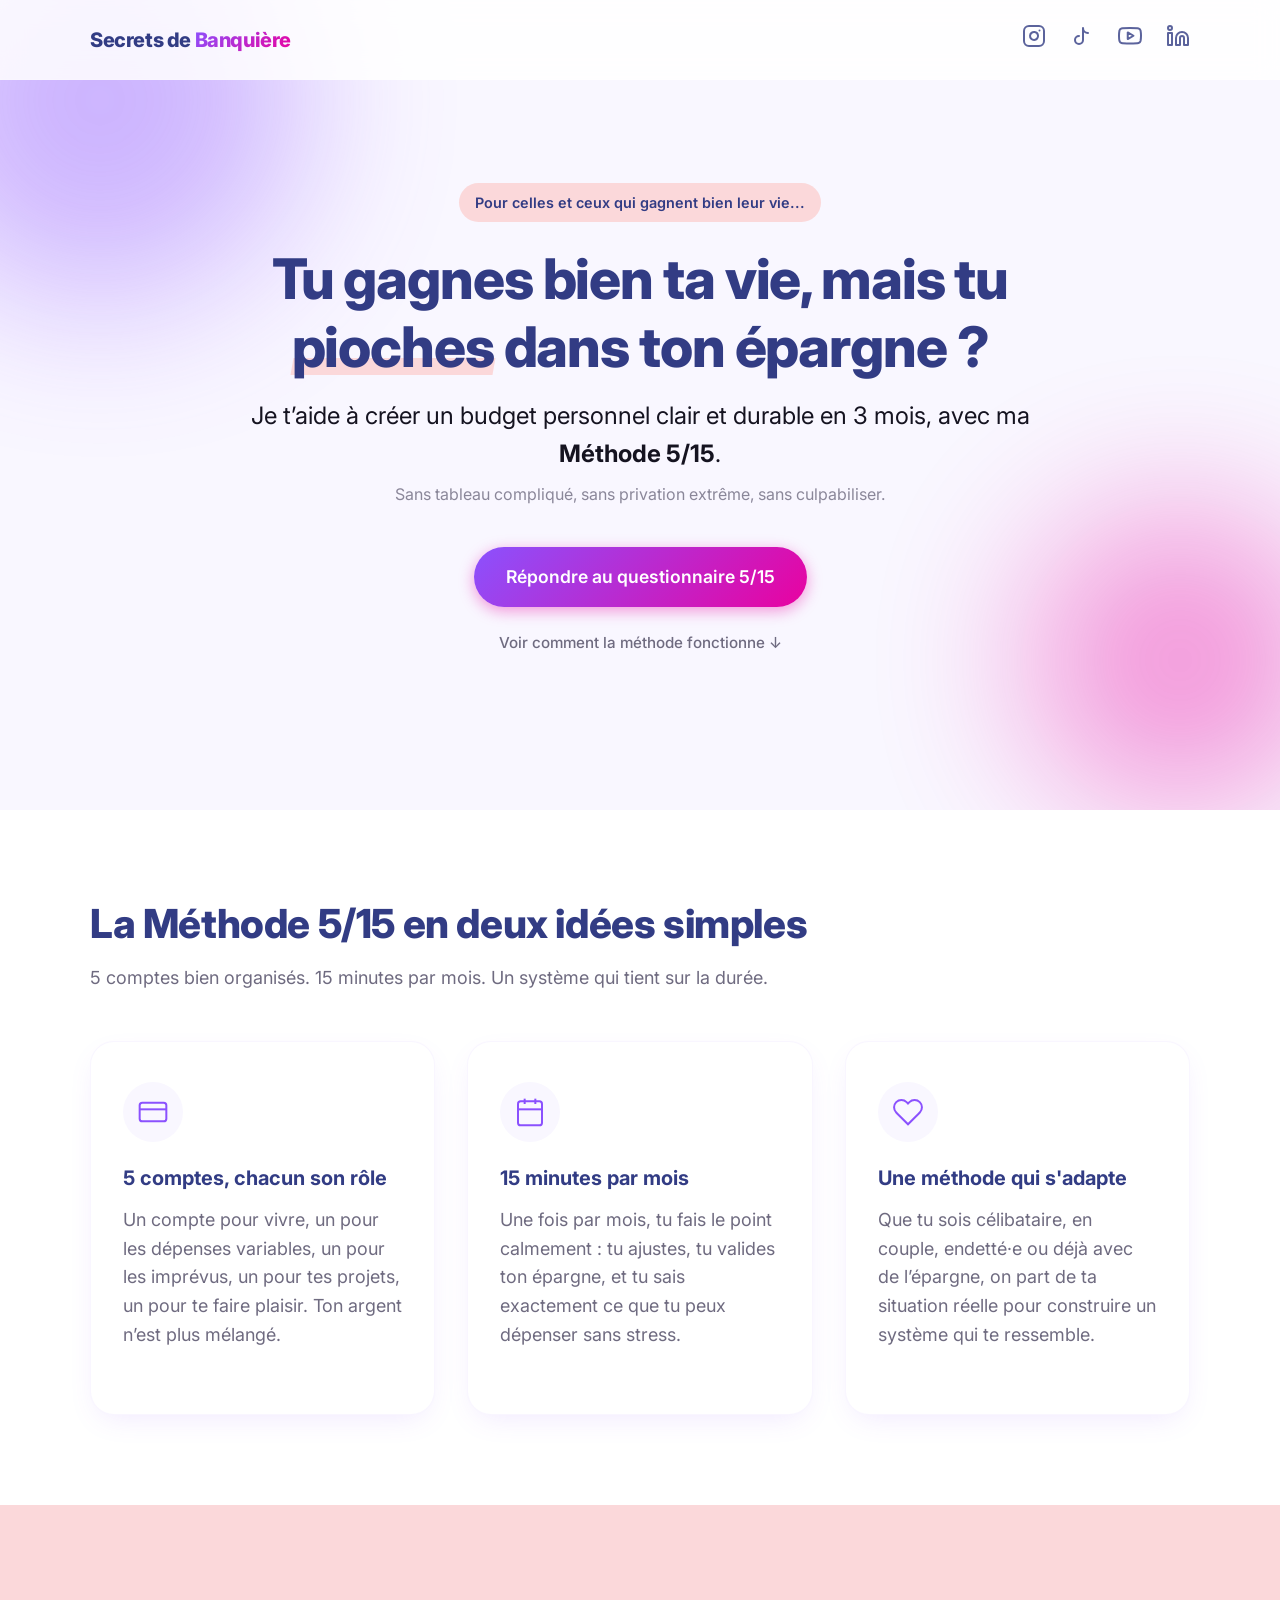
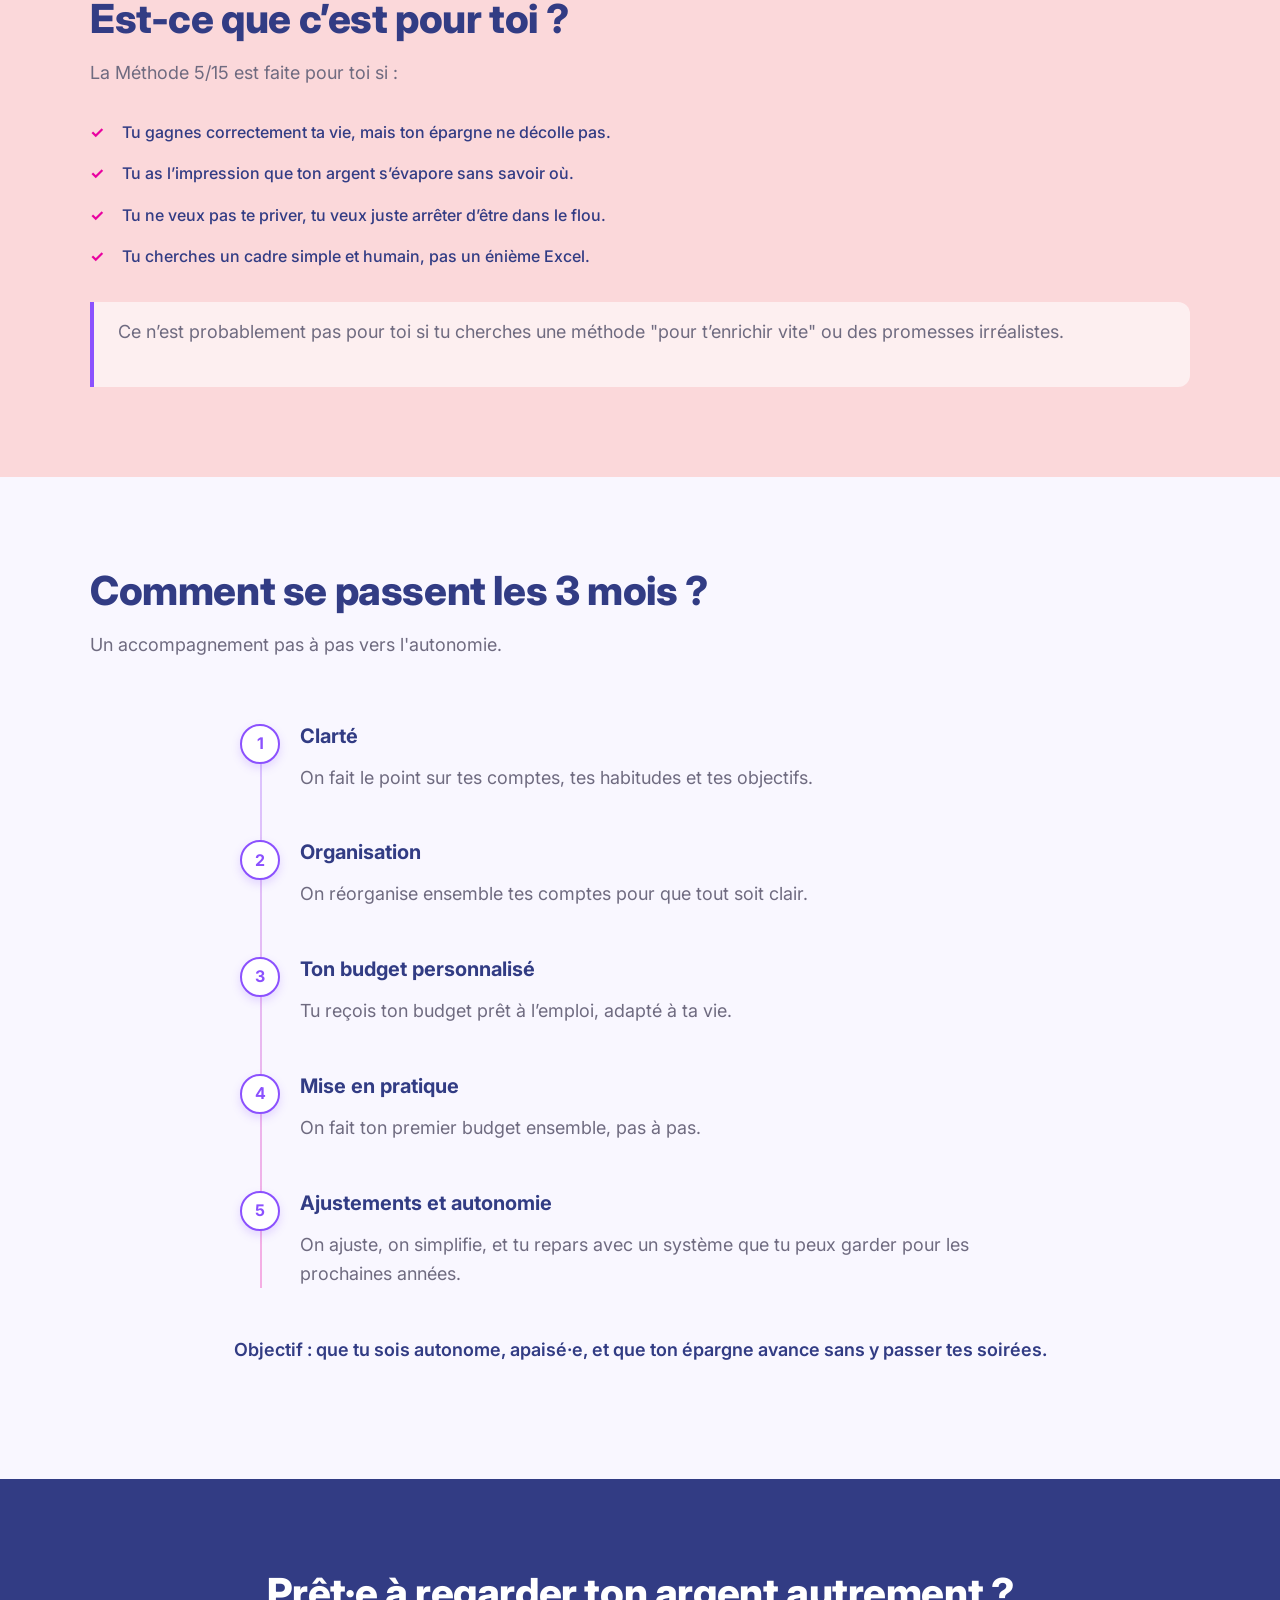
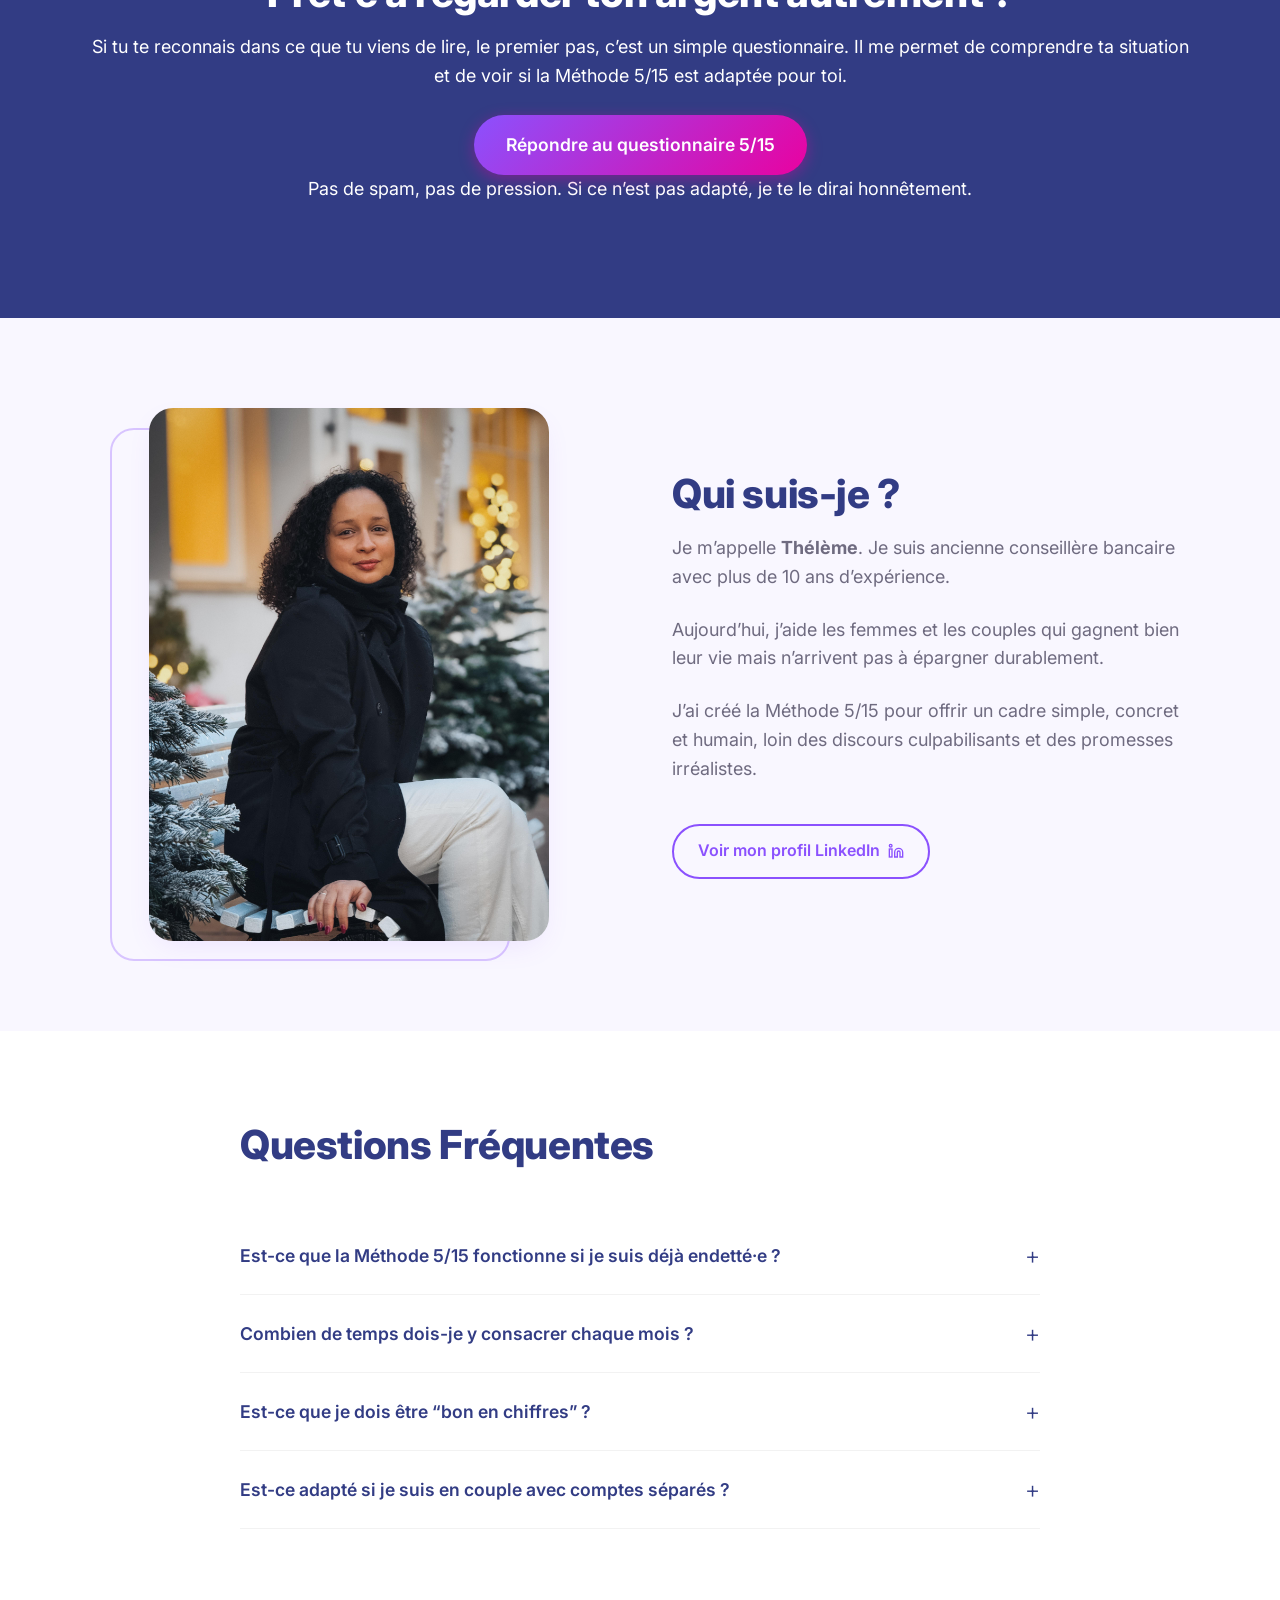
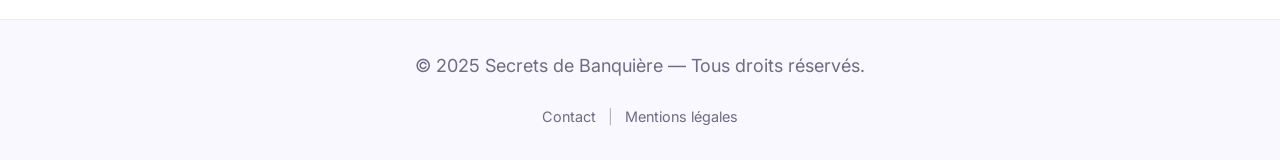
==== index.html @ 85540b28 "Add files via upload" ====
<!DOCTYPE html>
<html lang="fr">
<head>
    <meta charset="UTF-8">
    <meta name="viewport" content="width=device-width, initial-scale=1.0">
    <title>Secrets de Banquière | Méthode 5/15</title>
    <meta name="description" content="Accompagnement budgétaire pour ceux qui gagnent bien leur vie mais n'arrivent pas à épargner. Découvrez la Méthode 5/15.">
    
    <!-- Préchargement des polices -->
    <link rel="preconnect" href="https://fonts.googleapis.com">
    <link rel="preconnect" href="https://fonts.gstatic.com" crossorigin>
    <link href="https://fonts.googleapis.com/css2?family=Inter:wght@400;500;700;800&display=swap" rel="stylesheet">
    
    <link rel="stylesheet" href="styles.css">
    
    <!-- Favicon placeholder -->
    <link rel="icon" type="image/svg+xml" href="data:image/svg+xml,<svg xmlns='http://www.w3.org/2000/svg' viewBox='0 0 100 100'><text y='.9em' font-size='90'>💸</text></svg>">
</head>
<body>

    <!-- Éléments décoratifs d'arrière-plan -->
    <div class="background-blobs">
        <div class="blob blob-1"></div>
        <div class="blob blob-2"></div>
    </div>

    <!-- Header -->
    <header id="header" class="header">
        <div class="container header-container">
            <a href="#" class="logo">Secrets de <span class="text-gradient">Banquière</span></a>
            
            <nav class="social-nav">
                <a href="https://instagram.com/secrets_de_banquiere" target="_blank" aria-label="Instagram">
                    <svg viewBox="0 0 24 24" width="24" height="24" stroke="currentColor" stroke-width="2" fill="none" stroke-linecap="round" stroke-linejoin="round"><rect x="2" y="2" width="20" height="20" rx="5" ry="5"></rect><path d="M16 11.37A4 4 0 1 1 12.63 8 4 4 0 0 1 16 11.37z"></path><line x1="17.5" y1="6.5" x2="17.51" y2="6.5"></line></svg>
                </a>
                <a href="https://tiktok.com/@secrets_de_banquiere" target="_blank" aria-label="TikTok">
                    <svg viewBox="0 0 24 24" width="24" height="24" stroke="currentColor" stroke-width="2" fill="none" stroke-linecap="round" stroke-linejoin="round"><path d="M9 12a4 4 0 1 0 4 4V4a5 5 0 0 0 5 5"></path></svg>
                </a>
                <a href="https://www.youtube.com/@secrets_de_banquiere" target="_blank" aria-label="YouTube">
                    <svg viewBox="0 0 24 24" width="24" height="24" stroke="currentColor" stroke-width="2" fill="none" stroke-linecap="round" stroke-linejoin="round"><path d="M22.54 6.42a2.78 2.78 0 0 0-1.94-2C18.88 4 12 4 12 4s-6.88 0-8.6.46a2.78 2.78 0 0 0-1.94 2A29 29 0 0 0 1 11.75a29 29 0 0 0 .46 5.33A2.78 2.78 0 0 0 3.4 19c1.72.46 8.6.46 8.6.46s6.88 0 8.6-.46a2.78 2.78 0 0 0 1.94-2 29 29 0 0 0 .46-5.25 29 29 0 0 0-.46-5.33z"></path><polygon points="9.75 15.02 15.5 11.75 9.75 8.48 9.75 15.02"></polygon></svg>
                </a>
                <a href="https://linkedin.com/in/theleme" target="_blank" aria-label="LinkedIn">
                    <svg viewBox="0 0 24 24" width="24" height="24" stroke="currentColor" stroke-width="2" fill="none" stroke-linecap="round" stroke-linejoin="round"><path d="M16 8a6 6 0 0 1 6 6v7h-4v-7a2 2 0 0 0-2-2 2 2 0 0 0-2 2v7h-4v-7a6 6 0 0 1 6-6z"></path><rect x="2" y="9" width="4" height="12"></rect><circle cx="4" cy="4" r="2"></circle></svg>
                </a>
            </nav>
        </div>
    </header>

    <main>
        <!-- Hero Section -->
        <section class="hero section-spacing">
            <div class="container hero-content fade-up">
                <span class="pill-tag">Pour celles et ceux qui gagnent bien leur vie...</span>
                <h1>Tu gagnes bien ta vie, mais tu <span class="highlight-under">pioches</span> dans ton épargne ?</h1>
                <p class="subtitle">Je t’aide à créer un budget personnel clair et durable en 3 mois, avec ma <strong>Méthode 5/15</strong>.</p>
                <p class="reassurance">Sans tableau compliqué, sans privation extrême, sans culpabiliser.</p>
                
                <div class="cta-group">
                    <a href="https://example.com/questionnaire" class="btn btn-primary">Répondre au questionnaire 5/15</a>
                    <a href="#methode" class="link-scroll">Voir comment la méthode fonctionne ↓</a>
                </div>
            </div>
        </section>

        <!-- Méthode 5/15 -->
        <section id="methode" class="section-spacing bg-light-alt">
            <div class="container">
                <div class="section-header fade-up">
                    <h2>La Méthode 5/15 en deux idées simples</h2>
                    <p>5 comptes bien organisés. 15 minutes par mois. Un système qui tient sur la durée.</p>
                </div>

                <div class="grid-3">
                    <!-- Carte 1 -->
                    <article class="card fade-up delay-1">
                        <div class="icon-box">
                            <svg viewBox="0 0 24 24" width="32" height="32" stroke="currentColor" stroke-width="1.5" fill="none"><rect x="2" y="5" width="20" height="14" rx="2"></rect><line x1="2" y1="10" x2="22" y2="10"></line></svg>
                        </div>
                        <h3>5 comptes, chacun son rôle</h3>
                        <p>Un compte pour vivre, un pour les dépenses variables, un pour les imprévus, un pour tes projets, un pour te faire plaisir. Ton argent n’est plus mélangé.</p>
                    </article>

                    <!-- Carte 2 -->
                    <article class="card fade-up delay-2">
                        <div class="icon-box">
                            <svg viewBox="0 0 24 24" width="32" height="32" stroke="currentColor" stroke-width="1.5" fill="none"><rect x="3" y="4" width="18" height="18" rx="2" ry="2"></rect><line x1="16" y1="2" x2="16" y2="6"></line><line x1="8" y1="2" x2="8" y2="6"></line><line x1="3" y1="10" x2="21" y2="10"></line></svg>
                        </div>
                        <h3>15 minutes par mois</h3>
                        <p>Une fois par mois, tu fais le point calmement : tu ajustes, tu valides ton épargne, et tu sais exactement ce que tu peux dépenser sans stress.</p>
                    </article>

                    <!-- Carte 3 -->
                    <article class="card fade-up delay-3">
                        <div class="icon-box">
                            <svg viewBox="0 0 24 24" width="32" height="32" stroke="currentColor" stroke-width="1.5" fill="none"><path d="M20.84 4.61a5.5 5.5 0 0 0-7.78 0L12 5.67l-1.06-1.06a5.5 5.5 0 0 0-7.78 7.78l1.06 1.06L12 21.23l7.78-7.78 1.06-1.06a5.5 5.5 0 0 0 0-7.78z"></path></svg>
                        </div>
                        <h3>Une méthode qui s'adapte</h3>
                        <p>Que tu sois célibataire, en couple, endetté·e ou déjà avec de l’épargne, on part de ta situation réelle pour construire un système qui te ressemble.</p>
                    </article>
                </div>
            </div>
        </section>

        <!-- Pour qui -->
        <section class="section-spacing bg-pinky">
            <div class="container fade-up">
                <div class="split-layout">
                    <div class="split-content">
                        <h2>Est-ce que c’est pour toi ?</h2>
                        <p class="lead">La Méthode 5/15 est faite pour toi si :</p>
                        <ul class="check-list">
                            <li>Tu gagnes correctement ta vie, mais ton épargne ne décolle pas.</li>
                            <li>Tu as l’impression que ton argent s’évapore sans savoir où.</li>
                            <li>Tu ne veux pas te priver, tu veux juste arrêter d’être dans le flou.</li>
                            <li>Tu cherches un cadre simple et humain, pas un énième Excel.</li>
                        </ul>
                        
                        <div class="warning-box">
                            <p>Ce n’est probablement pas pour toi si tu cherches une méthode "pour t’enrichir vite" ou des promesses irréalistes.</p>
                        </div>
                    </div>
                </div>
            </div>
        </section>

        <!-- Timeline -->
        <section class="section-spacing">
            <div class="container">
                <div class="section-header fade-up">
                    <h2>Comment se passent les 3 mois ?</h2>
                    <p>Un accompagnement pas à pas vers l'autonomie.</p>
                </div>

                <div class="timeline">
                    <!-- Step 1 -->
                    <div class="timeline-item fade-up">
                        <div class="timeline-marker">1</div>
                        <div class="timeline-content">
                            <h3>Clarté</h3>
                            <p>On fait le point sur tes comptes, tes habitudes et tes objectifs.</p>
                        </div>
                    </div>
                    <!-- Step 2 -->
                    <div class="timeline-item fade-up">
                        <div class="timeline-marker">2</div>
                        <div class="timeline-content">
                            <h3>Organisation</h3>
                            <p>On réorganise ensemble tes comptes pour que tout soit clair.</p>
                        </div>
                    </div>
                    <!-- Step 3 -->
                    <div class="timeline-item fade-up">
                        <div class="timeline-marker">3</div>
                        <div class="timeline-content">
                            <h3>Ton budget personnalisé</h3>
                            <p>Tu reçois ton budget prêt à l’emploi, adapté à ta vie.</p>
                        </div>
                    </div>
                    <!-- Step 4 -->
                    <div class="timeline-item fade-up">
                        <div class="timeline-marker">4</div>
                        <div class="timeline-content">
                            <h3>Mise en pratique</h3>
                            <p>On fait ton premier budget ensemble, pas à pas.</p>
                        </div>
                    </div>
                    <!-- Step 5 -->
                    <div class="timeline-item fade-up">
                        <div class="timeline-marker">5</div>
                        <div class="timeline-content">
                            <h3>Ajustements et autonomie</h3>
                            <p>On ajuste, on simplifie, et tu repars avec un système que tu peux garder pour les prochaines années.</p>
                        </div>
                    </div>
                </div>

                <p class="timeline-footer fade-up">Objectif : que tu sois autonome, apaisé·e, et que ton épargne avance sans y passer tes soirées.</p>
            </div>
        </section>

        <!-- CTA Central -->
        <section class="section-spacing bg-secondary text-white cta-section">
            <div class="container text-center fade-up">
                <h2>Prêt·e à regarder ton argent autrement ?</h2>
                <p class="cta-text">Si tu te reconnais dans ce que tu viens de lire, le premier pas, c’est un simple questionnaire. Il me permet de comprendre ta situation et de voir si la Méthode 5/15 est adaptée pour toi.</p>
                
                <a href="https://example.com/questionnaire" class="btn btn-primary btn-lg">Répondre au questionnaire 5/15</a>
                <p class="small-note">Pas de spam, pas de pression. Si ce n’est pas adapté, je te le dirai honnêtement.</p>
            </div>
        </section>

        <!-- Qui suis-je -->
        <section class="section-spacing">
            <div class="container">
                <div class="about-grid">
                    <div class="about-image-wrapper fade-up">
                        <!-- Utilisation de l'image locale demandée -->
                        <img src="theleme.jpeg" alt="Portrait de Thélème" class="about-img" onerror="this.src='https://images.unsplash.com/photo-1573496359142-b8d87734a5a2?ixlib=rb-4.0.3&auto=format&fit=crop&w=800&q=80'; this.alt='Portrait placeholder (remplacer par theleme.jpeg)';">
                        <div class="img-decor"></div>
                    </div>
                    <div class="about-content fade-up delay-1">
                        <h2>Qui suis-je ?</h2>
                        <p>Je m’appelle <strong>Thélème</strong>. Je suis ancienne conseillère bancaire avec plus de 10 ans d’expérience.</p>
                        <p>Aujourd’hui, j’aide les femmes et les couples qui gagnent bien leur vie mais n’arrivent pas à épargner durablement.</p>
                        <p>J’ai créé la Méthode 5/15 pour offrir un cadre simple, concret et humain, loin des discours culpabilisants et des promesses irréalistes.</p>
                        
                        <a href="https://linkedin.com/in/theleme" class="btn-outline">
                            <span>Voir mon profil LinkedIn</span>
                            <svg viewBox="0 0 24 24" width="16" height="16" stroke="currentColor" stroke-width="2" fill="none"><path d="M16 8a6 6 0 0 1 6 6v7h-4v-7a2 2 0 0 0-2-2 2 2 0 0 0-2 2v7h-4v-7a6 6 0 0 1 6-6z"></path><rect x="2" y="9" width="4" height="12"></rect><circle cx="4" cy="4" r="2"></circle></svg>
                        </a>
                    </div>
                </div>
            </div>
        </section>

        <!-- FAQ -->
        <section class="section-spacing bg-light-alt">
            <div class="container small-container fade-up">
                <div class="section-header">
                    <h2>Questions Fréquentes</h2>
                </div>

                <div class="faq-accordion">
                    <div class="accordion-item">
                        <button class="accordion-header" aria-expanded="false">
                            Est-ce que la Méthode 5/15 fonctionne si je suis déjà endetté·e ?
                            <span class="icon">+</span>
                        </button>
                        <div class="accordion-content">
                            <div class="content-inner">
                                <p>Oui, absolument. La clarté est la première étape pour sortir de l'endettement. Nous structurons le remboursement dans le cadre du budget pour que ce soit soutenable.</p>
                            </div>
                        </div>
                    </div>

                    <div class="accordion-item">
                        <button class="accordion-header" aria-expanded="false">
                            Combien de temps dois-je y consacrer chaque mois ?
                            <span class="icon">+</span>
                        </button>
                        <div class="accordion-content">
                            <div class="content-inner">
                                <p>C'est tout le principe de la méthode : 15 minutes par mois. Une fois le système en place (ce que nous faisons ensemble), la maintenance est minime.</p>
                            </div>
                        </div>
                    </div>

                    <div class="accordion-item">
                        <button class="accordion-header" aria-expanded="false">
                            Est-ce que je dois être “bon en chiffres” ?
                            <span class="icon">+</span>
                        </button>
                        <div class="accordion-content">
                            <div class="content-inner">
                                <p>Non. Si vous savez faire une addition, vous savez gérer votre budget. Je simplifie tout le processus pour éviter les calculs complexes.</p>
                            </div>
                        </div>
                    </div>

                    <div class="accordion-item">
                        <button class="accordion-header" aria-expanded="false">
                            Est-ce adapté si je suis en couple avec comptes séparés ?
                            <span class="icon">+</span>
                        </button>
                        <div class="accordion-content">
                            <div class="content-inner">
                                <p>Oui. La méthode s'adapte parfaitement aux couples, qu'ils aient des comptes joints ou séparés. Nous définissons ensemble la structure qui respecte l'autonomie de chacun.</p>
                            </div>
                        </div>
                    </div>
                </div>
            </div>
        </section>
    </main>

    <!-- Footer -->
    <footer class="footer">
        <div class="container">
            <p>&copy; 2025 Secrets de Banquière — Tous droits réservés.</p>
            <div class="footer-links">
                <a href="mailto:contact@secretsdebanquiere.com">Contact</a>
                <span class="separator">|</span>
                <a href="#">Mentions légales</a>
            </div>
        </div>
    </footer>

    <script src="main.js"></script>
</body>
</html>
---- styles.css ----
/* -------------------------------------------------------------------------- */
/* VARIABLES                                  */
/* -------------------------------------------------------------------------- */
:root {
    /* Palette de couleurs */
    --color-primary: #8b51fe;
    --color-primary-dark: #7a42e5;
    --color-secondary: #323c84;
    --color-secondary-light: #444e99;
    --color-accent: #e902a0;
    --color-pink-light: #fbd8da;
    --color-bg-light: #f9f7ff;
    --color-white: #ffffff;
    
    /* Textes */
    --color-text-main: #151320;
    --color-text-muted: #6f6b80;
    
    /* Gradients */
    --gradient-primary: linear-gradient(135deg, var(--color-primary), var(--color-accent));
    --gradient-soft: linear-gradient(135deg, rgba(139, 81, 254, 0.1), rgba(233, 2, 160, 0.1));
    
    /* Espacement & Layout */
    --spacing-unit: 8px;
    --container-width: 1100px;
    --header-height: 80px;
    
    /* Effects */
    --shadow-sm: 0 4px 6px -1px rgba(0, 0, 0, 0.05), 0 2px 4px -1px rgba(0, 0, 0, 0.03);
    --shadow-card: 0 10px 30px -10px rgba(139, 81, 254, 0.15);
    --shadow-hover: 0 20px 40px -12px rgba(139, 81, 254, 0.25);
    --radius-md: 12px;
    --radius-lg: 24px;
    --transition: all 0.3s cubic-bezier(0.25, 0.8, 0.25, 1);
}

/* -------------------------------------------------------------------------- */
/* RESET                                    */
/* -------------------------------------------------------------------------- */
*, *::before, *::after {
    box-sizing: border-box;
    margin: 0;
    padding: 0;
}

html {
    scroll-behavior: smooth;
    font-size: 16px;
}

body {
    font-family: 'Inter', system-ui, -apple-system, sans-serif;
    color: var(--color-text-main);
    background-color: var(--color-bg-light);
    line-height: 1.6;
    overflow-x: hidden;
    -webkit-font-smoothing: antialiased;
}

/* -------------------------------------------------------------------------- */
/* TYPOGRAPHY                                  */
/* -------------------------------------------------------------------------- */
h1, h2, h3 {
    font-weight: 800;
    line-height: 1.2;
    color: var(--color-secondary);
    margin-bottom: 1rem;
}

h1 {
    font-size: clamp(2.5rem, 5vw, 3.5rem);
    letter-spacing: -0.02em;
}

h2 {
    font-size: clamp(2rem, 4vw, 2.5rem);
    letter-spacing: -0.01em;
}

h3 {
    font-size: 1.25rem;
    font-weight: 700;
    color: var(--color-secondary);
}

p {
    font-size: 1.125rem;
    color: var(--color-text-muted);
    margin-bottom: 1.5rem;
    font-weight: 400;
}

a {
    text-decoration: none;
    color: inherit;
    transition: var(--transition);
}

.text-gradient {
    background: var(--gradient-primary);
    -webkit-background-clip: text;
    background-clip: text;
    -webkit-text-fill-color: transparent;
}

.highlight-under {
    position: relative;
    white-space: nowrap;
    z-index: 1;
}

.highlight-under::after {
    content: '';
    position: absolute;
    bottom: 0.1em;
    left: 0;
    width: 100%;
    height: 0.3em;
    background-color: var(--color-pink-light);
    z-index: -1;
    transform: skewX(-10deg);
}

/* -------------------------------------------------------------------------- */
/* LAYOUT                                    */
/* -------------------------------------------------------------------------- */
.container {
    width: 90%;
    max-width: var(--container-width);
    margin: 0 auto;
    position: relative;
}

.small-container {
    max-width: 800px;
}

.section-spacing {
    padding: clamp(60px, 10vh, 100px) 0;
}

.bg-light-alt {
    background-color: var(--color-white);
}

.bg-pinky {
    background-color: var(--color-pink-light);
}

.bg-secondary {
    background-color: var(--color-secondary);
}

.text-white h2, .text-white p {
    color: var(--color-white);
}

.grid-3 {
    display: grid;
    grid-template-columns: repeat(auto-fit, minmax(300px, 1fr));
    gap: 2rem;
    margin-top: 3rem;
}

.text-center {
    text-align: center;
}

/* -------------------------------------------------------------------------- */
/* COMPONENTS                                  */
/* -------------------------------------------------------------------------- */

/* Buttons */
.btn {
    display: inline-flex;
    align-items: center;
    justify-content: center;
    padding: 1rem 2rem;
    border-radius: 50px;
    font-weight: 600;
    font-size: 1.1rem;
    cursor: pointer;
    transition: var(--transition);
    border: none;
    position: relative;
    overflow: hidden;
}

.btn-primary {
    background: var(--gradient-primary);
    color: white;
    box-shadow: 0 4px 15px rgba(233, 2, 160, 0.4);
}

.btn-primary:hover {
    transform: translateY(-2px);
    box-shadow: 0 8px 25px rgba(233, 2, 160, 0.5);
    filter: brightness(1.1);
}

.btn-outline {
    display: inline-flex;
    align-items: center;
    gap: 0.5rem;
    padding: 0.8rem 1.5rem;
    border: 2px solid var(--color-primary);
    color: var(--color-primary);
    border-radius: 50px;
    font-weight: 600;
    margin-top: 1rem;
}

.btn-outline:hover {
    background-color: rgba(139, 81, 254, 0.05);
    transform: translateY(-2px);
}

/* Cards */
.card {
    background: var(--color-white);
    padding: 2.5rem 2rem;
    border-radius: var(--radius-lg);
    box-shadow: var(--shadow-card);
    transition: var(--transition);
    border: 1px solid rgba(139, 81, 254, 0.05);
}

.card:hover {
    transform: translateY(-8px);
    box-shadow: var(--shadow-hover);
    border-color: rgba(139, 81, 254, 0.2);
}

.icon-box {
    width: 60px;
    height: 60px;
    border-radius: 50%;
    background: var(--color-bg-light);
    display: flex;
    align-items: center;
    justify-content: center;
    color: var(--color-primary);
    margin-bottom: 1.5rem;
}

/* -------------------------------------------------------------------------- */
/* HEADER                                    */
/* -------------------------------------------------------------------------- */
.header {
    position: fixed;
    top: 0;
    left: 0;
    width: 100%;
    height: var(--header-height);
    z-index: 1000;
    transition: all 0.3s ease;
    background: rgba(255, 255, 255, 0.85);
    backdrop-filter: blur(12px);
    -webkit-backdrop-filter: blur(12px);
    border-bottom: 1px solid rgba(255, 255, 255, 0.1);
}

.header-container {
    height: 100%;
    display: flex;
    align-items: center;
    justify-content: space-between;
}

.logo {
    font-weight: 800;
    font-size: 1.25rem;
    letter-spacing: -0.02em;
    color: var(--color-secondary);
}

.social-nav {
    display: flex;
    gap: 1.5rem;
}

.social-nav a {
    color: var(--color-secondary);
    opacity: 0.8;
}

.social-nav a:hover {
    color: var(--color-primary);
    opacity: 1;
    transform: translateY(-2px);
}

/* -------------------------------------------------------------------------- */
/* HERO SECTION                                */
/* -------------------------------------------------------------------------- */
.hero {
    min-height: 90vh;
    display: flex;
    align-items: center;
    justify-content: center;
    text-align: center;
    padding-top: calc(var(--header-height) + 40px);
    position: relative;
    overflow: hidden;
}

.hero-content {
    max-width: 850px;
    z-index: 2;
}

.pill-tag {
    display: inline-block;
    padding: 0.5rem 1rem;
    background-color: var(--color-pink-light);
    color: var(--color-secondary);
    font-weight: 600;
    font-size: 0.9rem;
    border-radius: 50px;
    margin-bottom: 1.5rem;
}

.subtitle {
    font-size: 1.5rem;
    color: var(--color-text-main);
    margin-bottom: 0.5rem;
}

.reassurance {
    font-size: 1rem;
    opacity: 0.8;
    margin-bottom: 2.5rem;
}

.cta-group {
    display: flex;
    flex-direction: column;
    align-items: center;
    gap: 1.5rem;
}

.link-scroll {
    font-weight: 500;
    color: var(--color-text-muted);
    font-size: 0.95rem;
    border-bottom: 1px solid transparent;
}

.link-scroll:hover {
    color: var(--color-primary);
    border-bottom-color: var(--color-primary);
}

/* Background Blobs */
.background-blobs {
    position: fixed;
    top: 0;
    left: 0;
    width: 100%;
    height: 100vh;
    z-index: -1;
    overflow: hidden;
    pointer-events: none;
}

.blob {
    position: absolute;
    border-radius: 50%;
    filter: blur(80px);
    opacity: 0.4;
    animation: float 20s infinite ease-in-out;
}

.blob-1 {
    width: 400px;
    height: 400px;
    background: var(--color-primary);
    top: -100px;
    left: -100px;
}

.blob-2 {
    width: 300px;
    height: 300px;
    background: var(--color-accent);
    bottom: 10%;
    right: -50px;
    animation-delay: -10s;
}

/* -------------------------------------------------------------------------- */
/* LISTS & TIMELINE                            */
/* -------------------------------------------------------------------------- */
.check-list {
    list-style: none;
    margin: 2rem 0;
}

.check-list li {
    padding-left: 2rem;
    position: relative;
    margin-bottom: 1rem;
    color: var(--color-secondary);
    font-weight: 500;
}

.check-list li::before {
    content: '✓';
    position: absolute;
    left: 0;
    color: var(--color-accent);
    font-weight: bold;
}

.warning-box {
    border-left: 4px solid var(--color-primary);
    padding: 1rem 1.5rem;
    background: rgba(255, 255, 255, 0.6);
    margin-top: 2rem;
    font-size: 0.95rem;
    color: var(--color-text-muted);
    border-radius: 0 var(--radius-md) var(--radius-md) 0;
}

/* Timeline */
.timeline {
    position: relative;
    max-width: 800px;
    margin: 4rem auto 2rem;
}

.timeline::before {
    content: '';
    position: absolute;
    top: 0;
    left: 20px; /* Aligns with marker center */
    height: 100%;
    width: 2px;
    background: linear-gradient(to bottom, var(--color-primary), var(--color-accent));
    opacity: 0.3;
}

.timeline-item {
    position: relative;
    padding-left: 60px;
    margin-bottom: 3rem;
}

.timeline-marker {
    position: absolute;
    left: 0;
    top: 0;
    width: 40px;
    height: 40px;
    background: var(--color-white);
    border: 2px solid var(--color-primary);
    border-radius: 50%;
    display: flex;
    align-items: center;
    justify-content: center;
    font-weight: bold;
    color: var(--color-primary);
    box-shadow: 0 4px 10px rgba(139, 81, 254, 0.2);
    z-index: 1;
}

.timeline-footer {
    text-align: center;
    font-weight: 600;
    color: var(--color-secondary);
    margin-top: 2rem;
}

/* -------------------------------------------------------------------------- */
/* ABOUT SECTION                               */
/* -------------------------------------------------------------------------- */
.about-grid {
    display: grid;
    grid-template-columns: 1fr 1fr;
    gap: 4rem;
    align-items: center;
}

.about-image-wrapper {
    position: relative;
    border-radius: var(--radius-lg);
}

.about-img {
    width: 100%;
    max-width: 400px;
    border-radius: var(--radius-lg);
    box-shadow: var(--shadow-card);
    display: block;
    margin: 0 auto;
    position: relative;
    z-index: 2;
}

.img-decor {
    position: absolute;
    width: 100%;
    max-width: 400px;
    height: 100%;
    border: 2px solid var(--color-primary);
    top: 20px;
    left: 20px; /* Offset to right */
    border-radius: var(--radius-lg);
    z-index: 1;
    opacity: 0.3;
}

/* -------------------------------------------------------------------------- */
/* FAQ                                     */
/* -------------------------------------------------------------------------- */
.faq-accordion {
    margin-top: 3rem;
}

.accordion-item {
    border-bottom: 1px solid rgba(0, 0, 0, 0.05);
}

.accordion-header {
    width: 100%;
    padding: 1.5rem 0;
    background: none;
    border: none;
    text-align: left;
    font-family: inherit;
    font-size: 1.1rem;
    font-weight: 600;
    color: var(--color-secondary);
    cursor: pointer;
    display: flex;
    justify-content: space-between;
    align-items: center;
    transition: color 0.3s;
}

.accordion-header:hover {
    color: var(--color-primary);
}

.accordion-header .icon {
    font-size: 1.5rem;
    font-weight: 300;
    transition: transform 0.3s;
}

.accordion-header[aria-expanded="true"] .icon {
    transform: rotate(45deg);
    color: var(--color-accent);
}

.accordion-content {
    height: 0;
    overflow: hidden;
    transition: height 0.3s cubic-bezier(0.25, 0.8, 0.25, 1);
}

.content-inner {
    padding-bottom: 1.5rem;
    color: var(--color-text-muted);
}

/* -------------------------------------------------------------------------- */
/* FOOTER                                   */
/* -------------------------------------------------------------------------- */
.footer {
    padding: 2rem 0;
    text-align: center;
    font-size: 0.9rem;
    color: var(--color-text-muted);
    border-top: 1px solid rgba(0,0,0,0.05);
}

.footer-links {
    margin-top: 0.5rem;
}

.footer-links a:hover {
    color: var(--color-primary);
    text-decoration: underline;
}

.separator {
    margin: 0 0.5rem;
    opacity: 0.5;
}

/* -------------------------------------------------------------------------- */
/* ANIMATIONS                                  */
/* -------------------------------------------------------------------------- */
@keyframes float {
    0%, 100% { transform: translate(0, 0); }
    33% { transform: translate(30px, -50px); }
    66% { transform: translate(-20px, 20px); }
}

.fade-up {
    opacity: 0;
    transform: translateY(30px);
    transition: opacity 0.6s ease-out, transform 0.6s ease-out;
}

.fade-up.visible {
    opacity: 1;
    transform: translateY(0);
}

.delay-1 { transition-delay: 0.1s; }
.delay-2 { transition-delay: 0.2s; }
.delay-3 { transition-delay: 0.3s; }

/* -------------------------------------------------------------------------- */
/* RESPONSIVE                                    */
/* -------------------------------------------------------------------------- */
@media (max-width: 768px) {
    .grid-3 {
        grid-template-columns: 1fr;
    }
    
    .about-grid {
        grid-template-columns: 1fr;
        gap: 2rem;
    }
    
    .about-image-wrapper {
        margin-bottom: 1rem;
    }
    
    .img-decor {
        left: 50%;
        transform: translateX(-48%); /* Center hack with offset */
        top: 15px;
    }
    
    h1 {
        font-size: 2.2rem;
    }
    
    .cta-text {
        font-size: 1rem;
    }
    
    .btn-lg {
        width: 100%;
    }
}
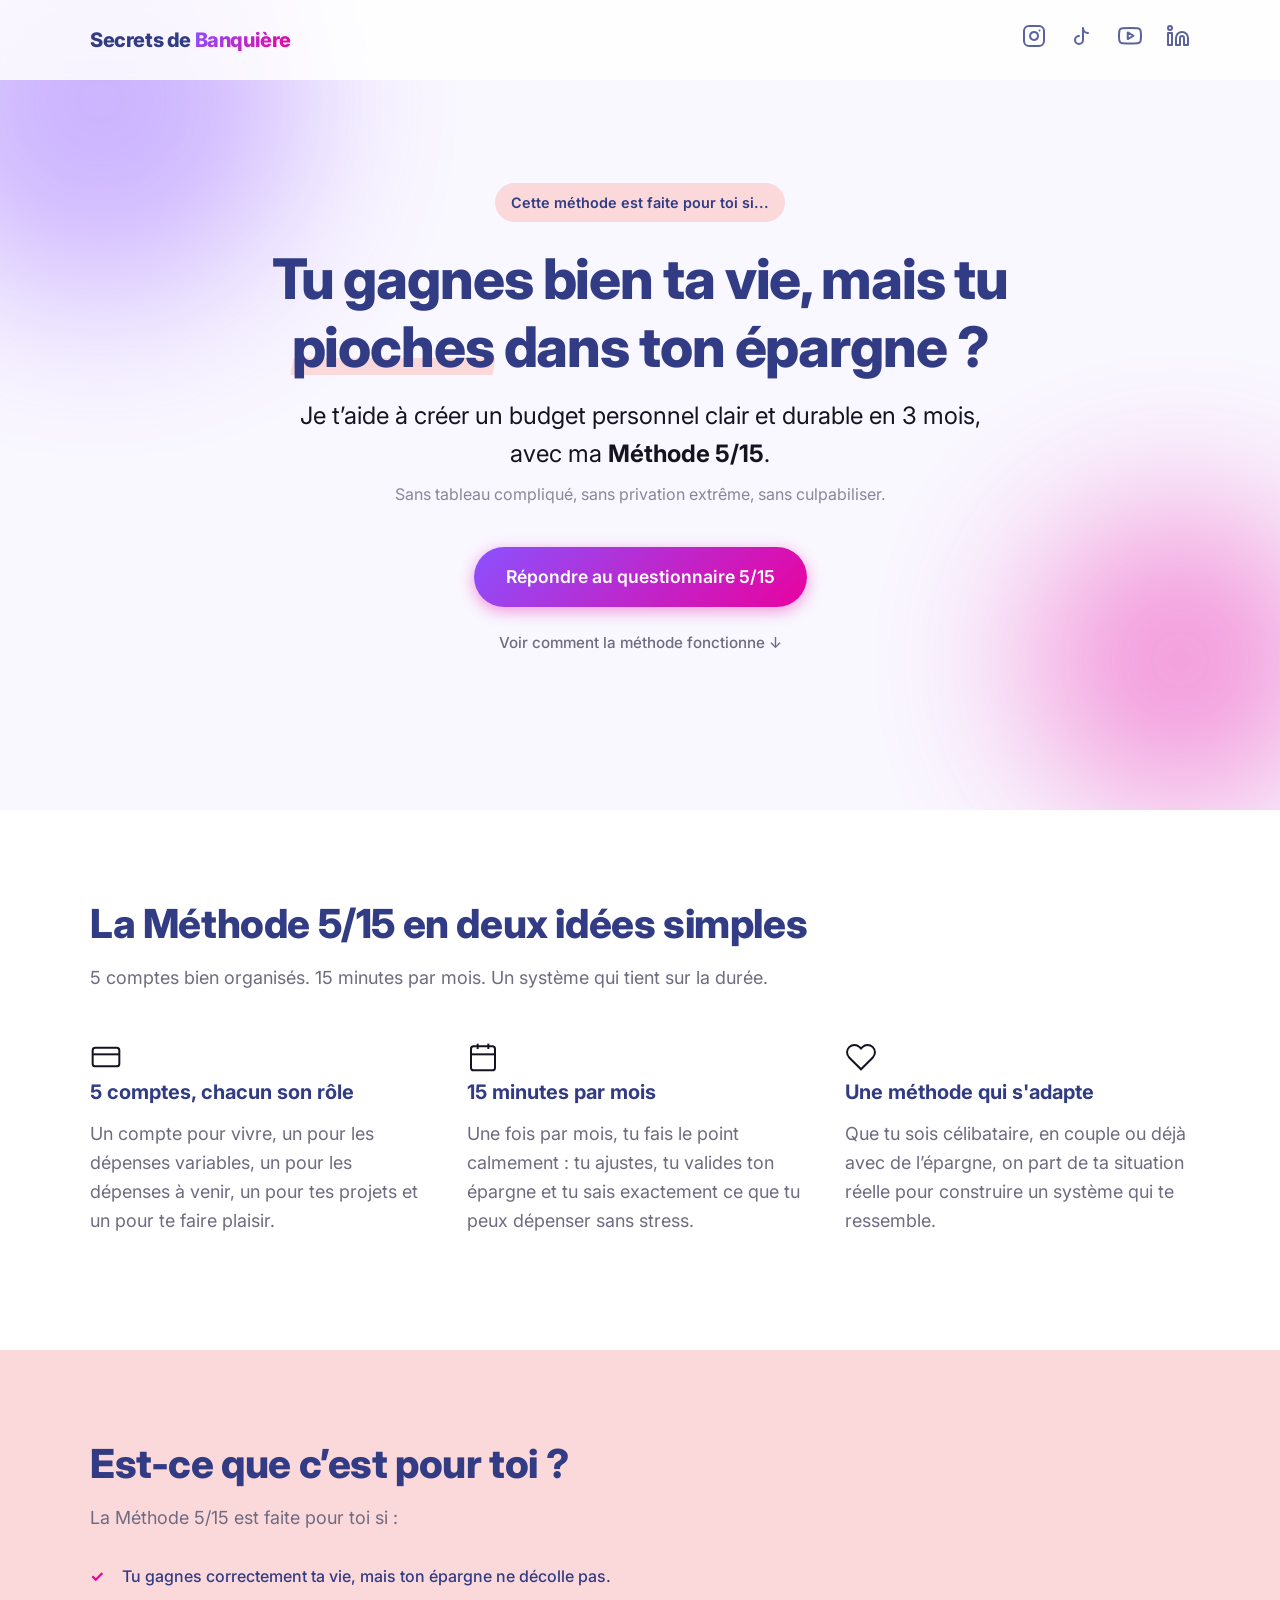
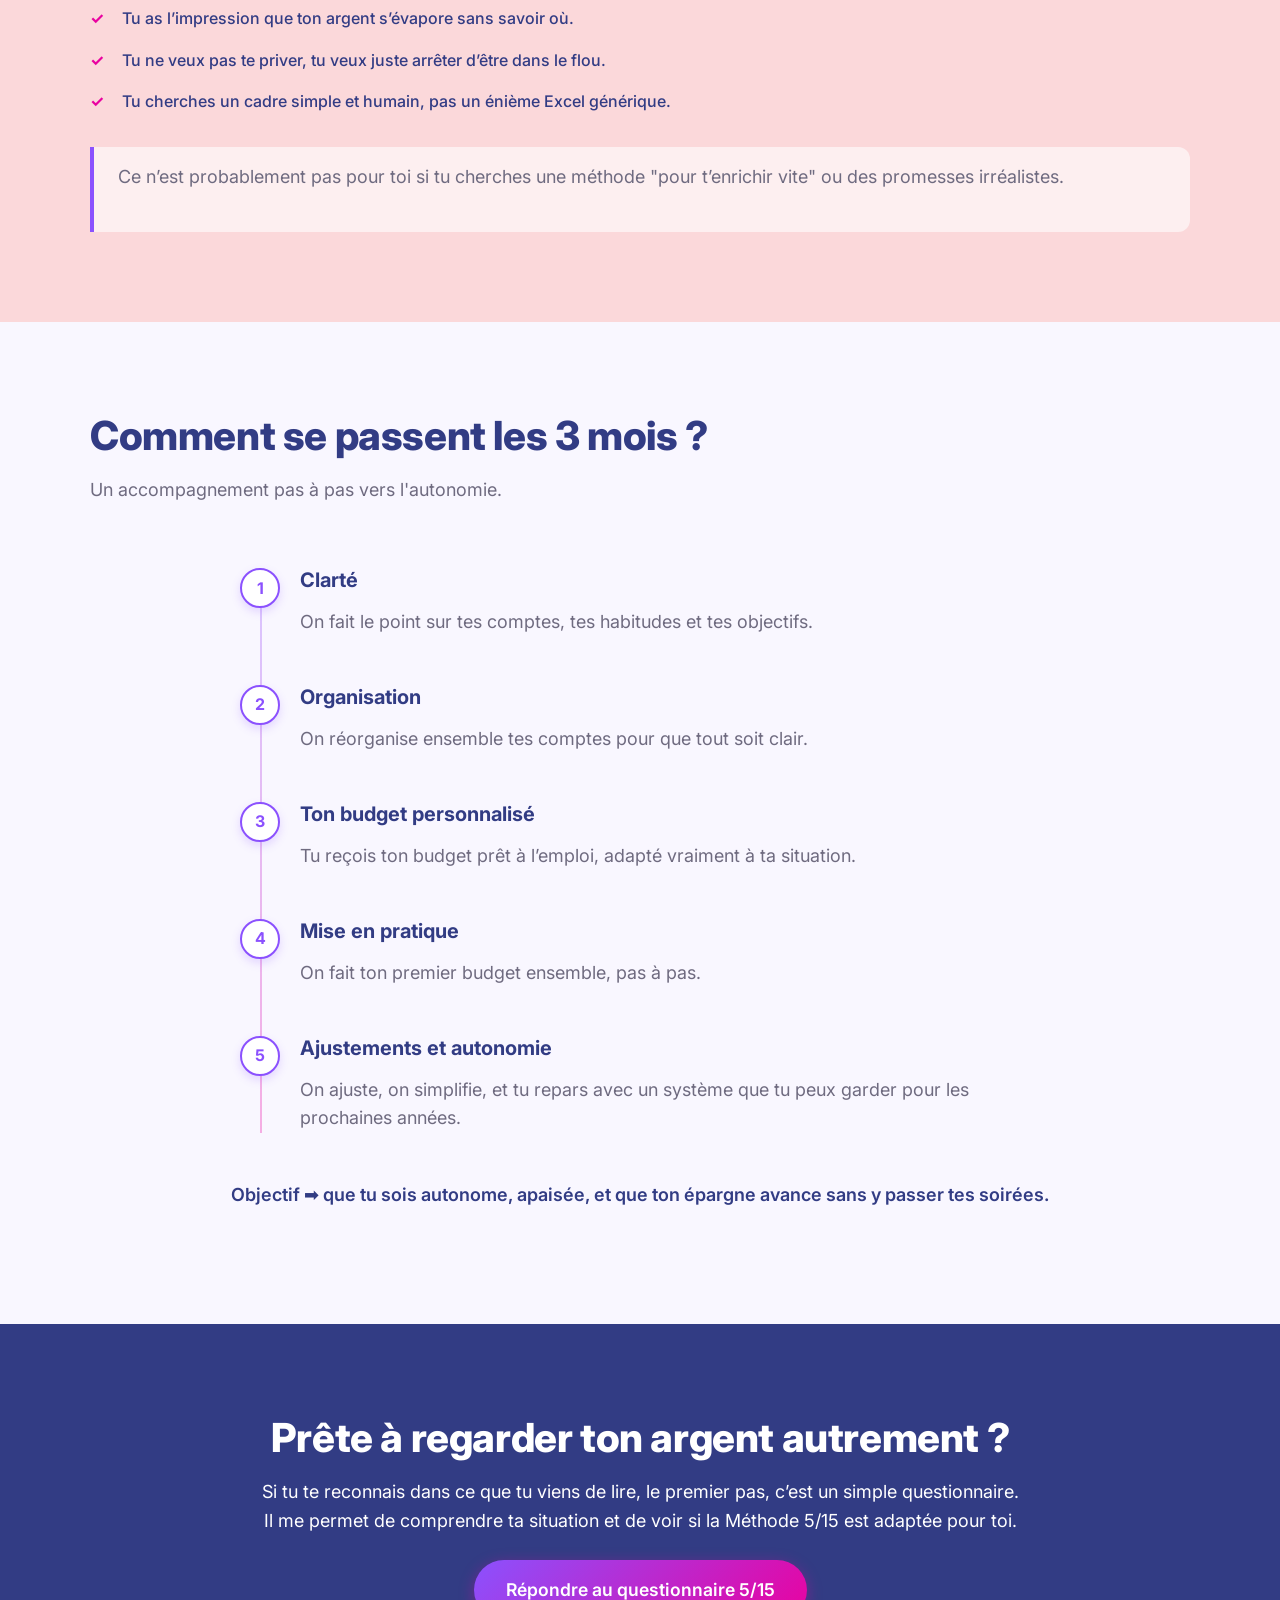
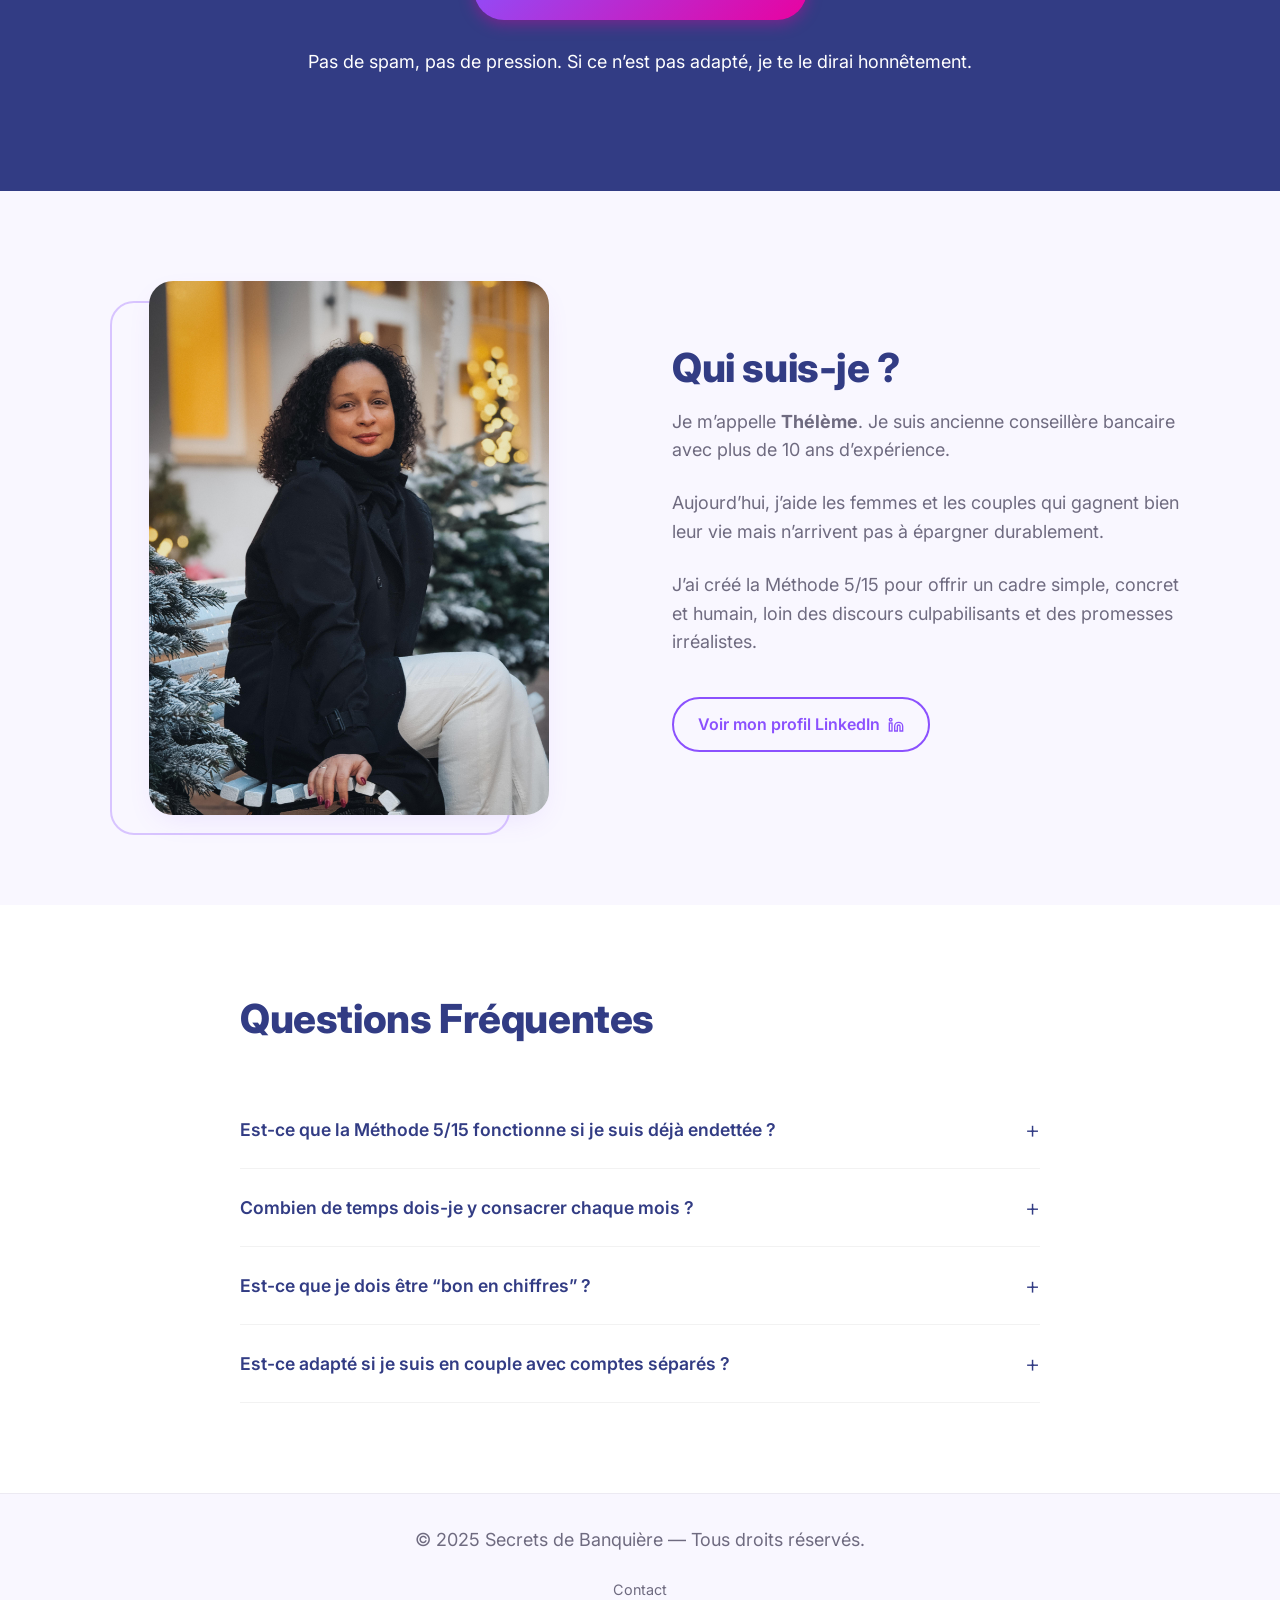
==== commit d4d8836b: "Add files via upload Version 2 avec lien à jour et correction" ====
--- a/index.html
+++ b/index.html
@@ -6,25 +6,21 @@
     <title>Secrets de Banquière | Méthode 5/15</title>
     <meta name="description" content="Accompagnement budgétaire pour ceux qui gagnent bien leur vie mais n'arrivent pas à épargner. Découvrez la Méthode 5/15.">
     
-    <!-- Préchargement des polices -->
     <link rel="preconnect" href="https://fonts.googleapis.com">
     <link rel="preconnect" href="https://fonts.gstatic.com" crossorigin>
     <link href="https://fonts.googleapis.com/css2?family=Inter:wght@400;500;700;800&display=swap" rel="stylesheet">
     
     <link rel="stylesheet" href="styles.css">
     
-    <!-- Favicon placeholder -->
     <link rel="icon" type="image/svg+xml" href="data:image/svg+xml,<svg xmlns='http://www.w3.org/2000/svg' viewBox='0 0 100 100'><text y='.9em' font-size='90'>💸</text></svg>">
 </head>
 <body>
 
-    <!-- Éléments décoratifs d'arrière-plan -->
     <div class="background-blobs">
         <div class="blob blob-1"></div>
         <div class="blob blob-2"></div>
     </div>
 
-    <!-- Header -->
     <header id="header" class="header">
         <div class="container header-container">
             <a href="#" class="logo">Secrets de <span class="text-gradient">Banquière</span></a>
@@ -47,22 +43,20 @@
     </header>
 
     <main>
-        <!-- Hero Section -->
         <section class="hero section-spacing">
             <div class="container hero-content fade-up">
-                <span class="pill-tag">Pour celles et ceux qui gagnent bien leur vie...</span>
+                <span class="pill-tag">Cette méthode est faite pour toi si...</span>
                 <h1>Tu gagnes bien ta vie, mais tu <span class="highlight-under">pioches</span> dans ton épargne ?</h1>
-                <p class="subtitle">Je t’aide à créer un budget personnel clair et durable en 3 mois, avec ma <strong>Méthode 5/15</strong>.</p>
+                <p class="subtitle">Je t’aide à créer un budget personnel clair et durable en 3 mois,<br>avec ma <strong>Méthode 5/15</strong>.</p>
                 <p class="reassurance">Sans tableau compliqué, sans privation extrême, sans culpabiliser.</p>
                 
                 <div class="cta-group">
-                    <a href="https://example.com/questionnaire" class="btn btn-primary">Répondre au questionnaire 5/15</a>
+                    <a href="https://airtable.com/appFyJmsUJ8ZrCYMJ/pagHGrvMQPivF5tgA/form" class="btn btn-primary">Répondre au questionnaire 5/15</a>
                     <a href="#methode" class="link-scroll">Voir comment la méthode fonctionne ↓</a>
                 </div>
             </div>
         </section>
 
-        <!-- Méthode 5/15 -->
         <section id="methode" class="section-spacing bg-light-alt">
             <div class="container">
                 <div class="section-header fade-up">
@@ -71,37 +65,33 @@
                 </div>
 
                 <div class="grid-3">
-                    <!-- Carte 1 -->
                     <article class="card fade-up delay-1">
                         <div class="icon-box">
                             <svg viewBox="0 0 24 24" width="32" height="32" stroke="currentColor" stroke-width="1.5" fill="none"><rect x="2" y="5" width="20" height="14" rx="2"></rect><line x1="2" y1="10" x2="22" y2="10"></line></svg>
                         </div>
                         <h3>5 comptes, chacun son rôle</h3>
-                        <p>Un compte pour vivre, un pour les dépenses variables, un pour les imprévus, un pour tes projets, un pour te faire plaisir. Ton argent n’est plus mélangé.</p>
+                        <p>Un compte pour vivre, un pour les dépenses variables, un pour les dépenses à venir, un pour tes projets et un pour te faire plaisir.</p>
                     </article>
 
-                    <!-- Carte 2 -->
                     <article class="card fade-up delay-2">
                         <div class="icon-box">
                             <svg viewBox="0 0 24 24" width="32" height="32" stroke="currentColor" stroke-width="1.5" fill="none"><rect x="3" y="4" width="18" height="18" rx="2" ry="2"></rect><line x1="16" y1="2" x2="16" y2="6"></line><line x1="8" y1="2" x2="8" y2="6"></line><line x1="3" y1="10" x2="21" y2="10"></line></svg>
                         </div>
                         <h3>15 minutes par mois</h3>
-                        <p>Une fois par mois, tu fais le point calmement : tu ajustes, tu valides ton épargne, et tu sais exactement ce que tu peux dépenser sans stress.</p>
+                        <p>Une fois par mois, tu fais le point calmement : tu ajustes, tu valides ton épargne et tu sais exactement ce que tu peux dépenser sans stress.</p>
                     </article>
 
-                    <!-- Carte 3 -->
                     <article class="card fade-up delay-3">
                         <div class="icon-box">
                             <svg viewBox="0 0 24 24" width="32" height="32" stroke="currentColor" stroke-width="1.5" fill="none"><path d="M20.84 4.61a5.5 5.5 0 0 0-7.78 0L12 5.67l-1.06-1.06a5.5 5.5 0 0 0-7.78 7.78l1.06 1.06L12 21.23l7.78-7.78 1.06-1.06a5.5 5.5 0 0 0 0-7.78z"></path></svg>
                         </div>
                         <h3>Une méthode qui s'adapte</h3>
-                        <p>Que tu sois célibataire, en couple, endetté·e ou déjà avec de l’épargne, on part de ta situation réelle pour construire un système qui te ressemble.</p>
+                        <p>Que tu sois célibataire, en couple ou déjà avec de l’épargne, on part de ta situation réelle pour construire un système qui te ressemble.</p>
                     </article>
                 </div>
             </div>
         </section>
 
-        <!-- Pour qui -->
         <section class="section-spacing bg-pinky">
             <div class="container fade-up">
                 <div class="split-layout">
@@ -112,7 +102,7 @@
                             <li>Tu gagnes correctement ta vie, mais ton épargne ne décolle pas.</li>
                             <li>Tu as l’impression que ton argent s’évapore sans savoir où.</li>
                             <li>Tu ne veux pas te priver, tu veux juste arrêter d’être dans le flou.</li>
-                            <li>Tu cherches un cadre simple et humain, pas un énième Excel.</li>
+                            <li>Tu cherches un cadre simple et humain, pas un énième Excel générique.</li>
                         </ul>
                         
                         <div class="warning-box">
@@ -123,7 +113,6 @@
             </div>
         </section>
 
-        <!-- Timeline -->
         <section class="section-spacing">
             <div class="container">
                 <div class="section-header fade-up">
@@ -132,7 +121,6 @@
                 </div>
 
                 <div class="timeline">
-                    <!-- Step 1 -->
                     <div class="timeline-item fade-up">
                         <div class="timeline-marker">1</div>
                         <div class="timeline-content">
@@ -140,7 +128,6 @@
                             <p>On fait le point sur tes comptes, tes habitudes et tes objectifs.</p>
                         </div>
                     </div>
-                    <!-- Step 2 -->
                     <div class="timeline-item fade-up">
                         <div class="timeline-marker">2</div>
                         <div class="timeline-content">
@@ -148,15 +135,13 @@
                             <p>On réorganise ensemble tes comptes pour que tout soit clair.</p>
                         </div>
                     </div>
-                    <!-- Step 3 -->
                     <div class="timeline-item fade-up">
                         <div class="timeline-marker">3</div>
                         <div class="timeline-content">
                             <h3>Ton budget personnalisé</h3>
-                            <p>Tu reçois ton budget prêt à l’emploi, adapté à ta vie.</p>
-                        </div>
-                    </div>
-                    <!-- Step 4 -->
+                            <p>Tu reçois ton budget prêt à l’emploi, adapté vraiment à ta situation.</p>
+                        </div>
+                    </div>
                     <div class="timeline-item fade-up">
                         <div class="timeline-marker">4</div>
                         <div class="timeline-content">
@@ -164,7 +149,6 @@
                             <p>On fait ton premier budget ensemble, pas à pas.</p>
                         </div>
                     </div>
-                    <!-- Step 5 -->
                     <div class="timeline-item fade-up">
                         <div class="timeline-marker">5</div>
                         <div class="timeline-content">
@@ -174,27 +158,24 @@
                     </div>
                 </div>
 
-                <p class="timeline-footer fade-up">Objectif : que tu sois autonome, apaisé·e, et que ton épargne avance sans y passer tes soirées.</p>
-            </div>
-        </section>
-
-        <!-- CTA Central -->
+                <p class="timeline-footer fade-up">Objectif ➡️ que tu sois autonome, apaisée, et que ton épargne avance sans y passer tes soirées.</p>
+            </div>
+        </section>
+
         <section class="section-spacing bg-secondary text-white cta-section">
             <div class="container text-center fade-up">
-                <h2>Prêt·e à regarder ton argent autrement ?</h2>
-                <p class="cta-text">Si tu te reconnais dans ce que tu viens de lire, le premier pas, c’est un simple questionnaire. Il me permet de comprendre ta situation et de voir si la Méthode 5/15 est adaptée pour toi.</p>
+                <h2>Prête à regarder ton argent autrement ?</h2>
+                <p class="cta-text">Si tu te reconnais dans ce que tu viens de lire, le premier pas, c’est un simple questionnaire.<br> Il me permet de comprendre ta situation et de voir si la Méthode 5/15 est adaptée pour toi.</p>
                 
-                <a href="https://example.com/questionnaire" class="btn btn-primary btn-lg">Répondre au questionnaire 5/15</a>
-                <p class="small-note">Pas de spam, pas de pression. Si ce n’est pas adapté, je te le dirai honnêtement.</p>
-            </div>
-        </section>
-
-        <!-- Qui suis-je -->
+                <a href="https://airtable.com/appFyJmsUJ8ZrCYMJ/pagHGrvMQPivF5tgA/form" class="btn btn-primary btn-lg">Répondre au questionnaire 5/15</a>
+                <p class="small-note"><br>Pas de spam, pas de pression. Si ce n’est pas adapté, je te le dirai honnêtement.</p>
+            </div>
+        </section>
+
         <section class="section-spacing">
             <div class="container">
                 <div class="about-grid">
                     <div class="about-image-wrapper fade-up">
-                        <!-- Utilisation de l'image locale demandée -->
                         <img src="theleme.jpeg" alt="Portrait de Thélème" class="about-img" onerror="this.src='https://images.unsplash.com/photo-1573496359142-b8d87734a5a2?ixlib=rb-4.0.3&auto=format&fit=crop&w=800&q=80'; this.alt='Portrait placeholder (remplacer par theleme.jpeg)';">
                         <div class="img-decor"></div>
                     </div>
@@ -213,7 +194,6 @@
             </div>
         </section>
 
-        <!-- FAQ -->
         <section class="section-spacing bg-light-alt">
             <div class="container small-container fade-up">
                 <div class="section-header">
@@ -223,12 +203,16 @@
                 <div class="faq-accordion">
                     <div class="accordion-item">
                         <button class="accordion-header" aria-expanded="false">
-                            Est-ce que la Méthode 5/15 fonctionne si je suis déjà endetté·e ?
-                            <span class="icon">+</span>
-                        </button>
-                        <div class="accordion-content">
-                            <div class="content-inner">
-                                <p>Oui, absolument. La clarté est la première étape pour sortir de l'endettement. Nous structurons le remboursement dans le cadre du budget pour que ce soit soutenable.</p>
+                            Est-ce que la Méthode 5/15 fonctionne si je suis déjà endettée ?
+                            <span class="icon">+</span>
+                        </button>
+                        <div class="accordion-content">
+                            <div class="content-inner">
+                                <p>Oui si la situation reste gérable au quotidien.
+
+Si tu es en surendettement ou que ton reste à vivre est très faible, la Méthode 5/15 n’est pas adaptée.
+
+Dans ces cas-là, l’urgence est d’être accompagné·e par des structures spécialisées (associations, services sociaux, Banque de France) pour sécuriser ta situation.</p>
                             </div>
                         </div>
                     </div>
@@ -252,7 +236,7 @@
                         </button>
                         <div class="accordion-content">
                             <div class="content-inner">
-                                <p>Non. Si vous savez faire une addition, vous savez gérer votre budget. Je simplifie tout le processus pour éviter les calculs complexes.</p>
+                                <p>Non. Les calculs sont automatisés. Je simplifie tout le processus pour éviter les calculs complexes.</p>
                             </div>
                         </div>
                     </div>
@@ -264,7 +248,7 @@
                         </button>
                         <div class="accordion-content">
                             <div class="content-inner">
-                                <p>Oui. La méthode s'adapte parfaitement aux couples, qu'ils aient des comptes joints ou séparés. Nous définissons ensemble la structure qui respecte l'autonomie de chacun.</p>
+                                <p>Oui. La méthode s'adapte parfaitement aux couples, je vous laisse le choix d'opter pour un budget de couple ou individuel.</p>
                             </div>
                         </div>
                     </div>
@@ -273,17 +257,18 @@
         </section>
     </main>
 
-    <!-- Footer -->
     <footer class="footer">
         <div class="container">
             <p>&copy; 2025 Secrets de Banquière — Tous droits réservés.</p>
             <div class="footer-links">
-                <a href="mailto:contact@secretsdebanquiere.com">Contact</a>
-                <span class="separator">|</span>
-                <a href="#">Mentions légales</a>
+                <a href="https://ig.me/m/secrets_de_banquiere">Contact</a>
             </div>
         </div>
     </footer>
+    
+    <button id="back-to-top" class="back-to-top-btn" aria-label="Remonter en haut de page">
+        <svg viewBox="0 0 24 24" width="24" height="24" stroke="currentColor" stroke-width="2" fill="none" stroke-linecap="round" stroke-linejoin="round"><line x1="12" y1="19" x2="12" y2="5"></line><polyline points="5 12 12 5 19 12"></polyline></svg>
+    </button>
 
     <script src="main.js"></script>
 </body>
--- a/styles.css
+++ b/styles.css
@@ -215,33 +215,40 @@
     transform: translateY(-2px);
 }
 
-/* Cards */
-.card {
-    background: var(--color-white);
-    padding: 2.5rem 2rem;
-    border-radius: var(--radius-lg);
-    box-shadow: var(--shadow-card);
+/* Back to Top Button */
+.back-to-top-btn {
+    position: fixed;
+    bottom: 30px;
+    right: 30px;
+    width: 50px;
+    height: 50px;
+    background: var(--color-primary);
+    color: var(--color-white);
+    border: none;
+    border-radius: 50%;
+    display: flex;
+    align-items: center;
+    justify-content: center;
+    cursor: pointer;
+    opacity: 0;
+    visibility: hidden;
+    transform: scale(0.9);
     transition: var(--transition);
-    border: 1px solid rgba(139, 81, 254, 0.05);
-}
-
-.card:hover {
-    transform: translateY(-8px);
-    box-shadow: var(--shadow-hover);
-    border-color: rgba(139, 81, 254, 0.2);
-}
-
-.icon-box {
-    width: 60px;
-    height: 60px;
-    border-radius: 50%;
-    background: var(--color-bg-light);
-    display: flex;
-    align-items: center;
-    justify-content: center;
-    color: var(--color-primary);
-    margin-bottom: 1.5rem;
-}
+    box-shadow: 0 4px 15px rgba(139, 81, 254, 0.4);
+    z-index: 1000;
+}
+
+.back-to-top-btn:hover {
+    transform: scale(1);
+    background: var(--color-primary-dark);
+}
+
+.back-to-top-btn.visible {
+    opacity: 1;
+    visibility: visible;
+    transform: scale(1);
+}
+
 
 /* -------------------------------------------------------------------------- */
 /* HEADER                                    */
@@ -647,4 +654,11 @@
     .btn-lg {
         width: 100%;
     }
+
+    .back-to-top-btn {
+        bottom: 20px;
+        right: 20px;
+        width: 45px;
+        height: 45px;
+    }
 }
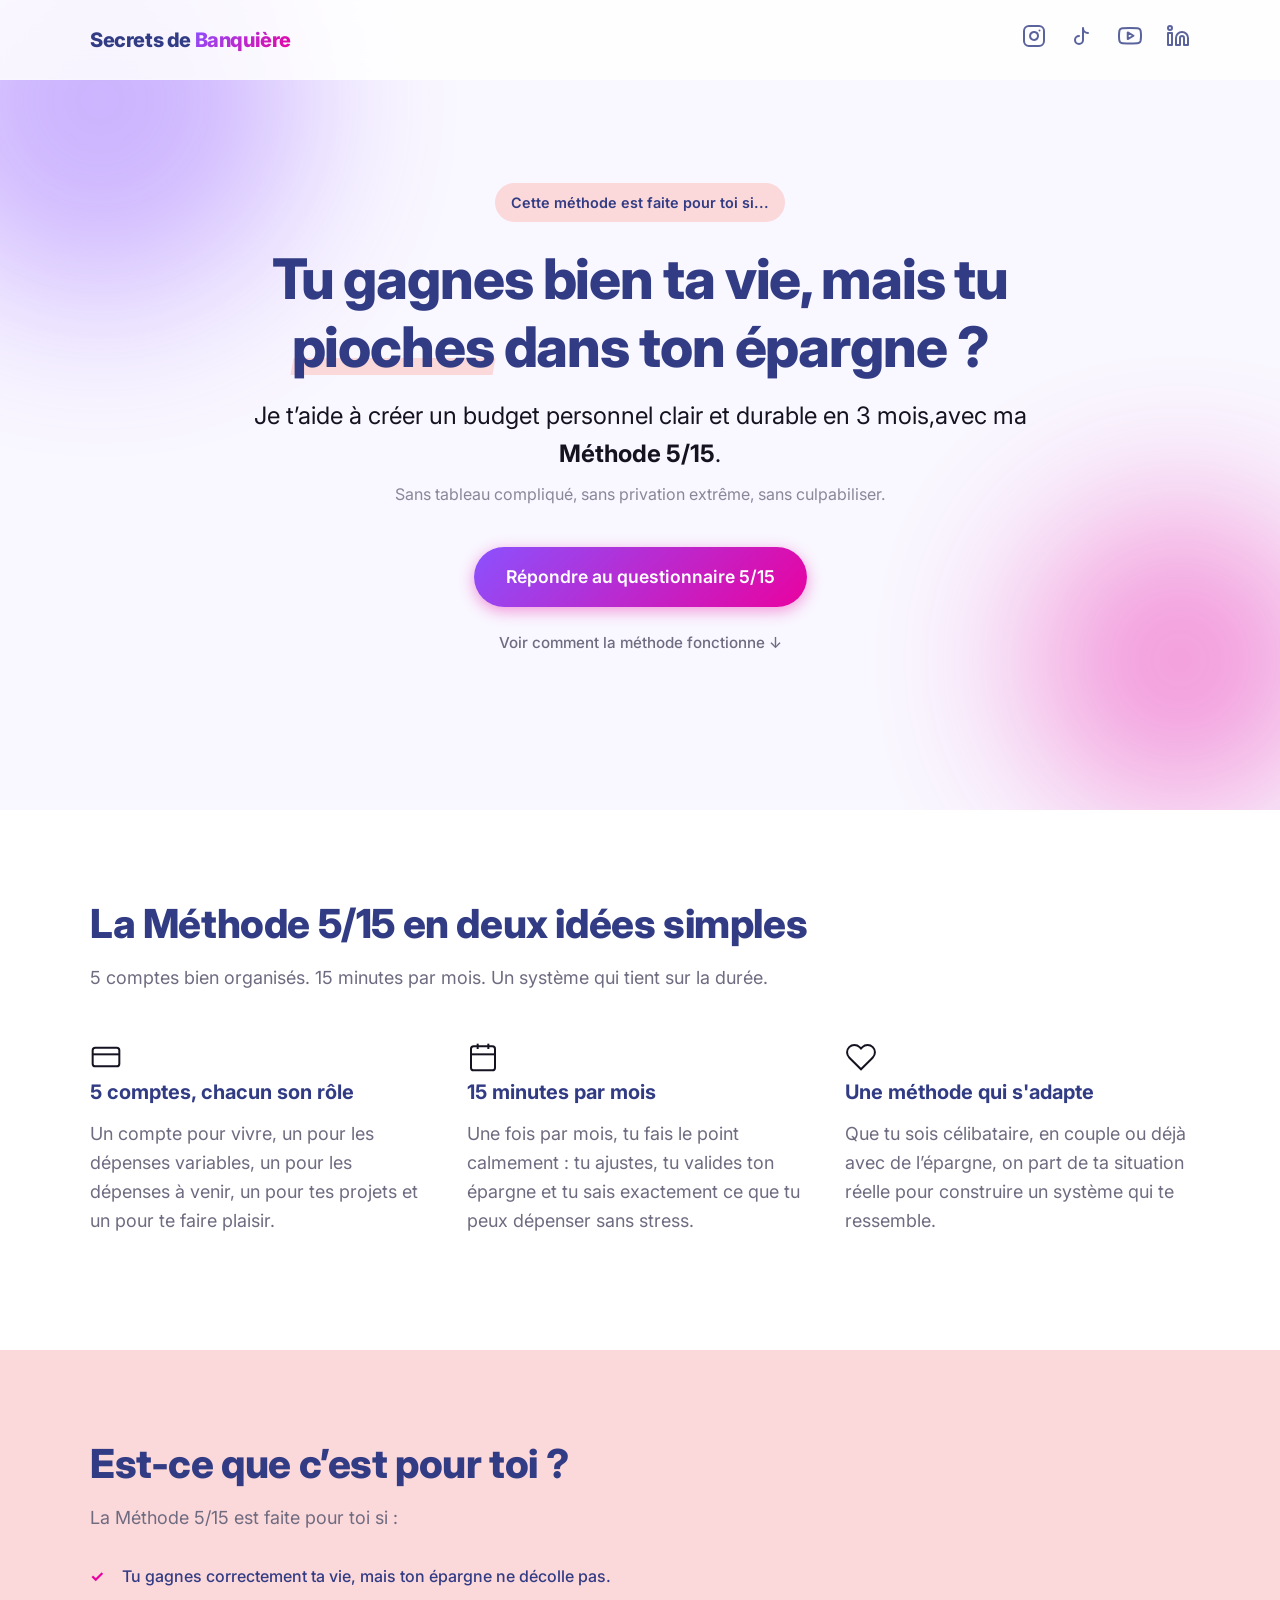
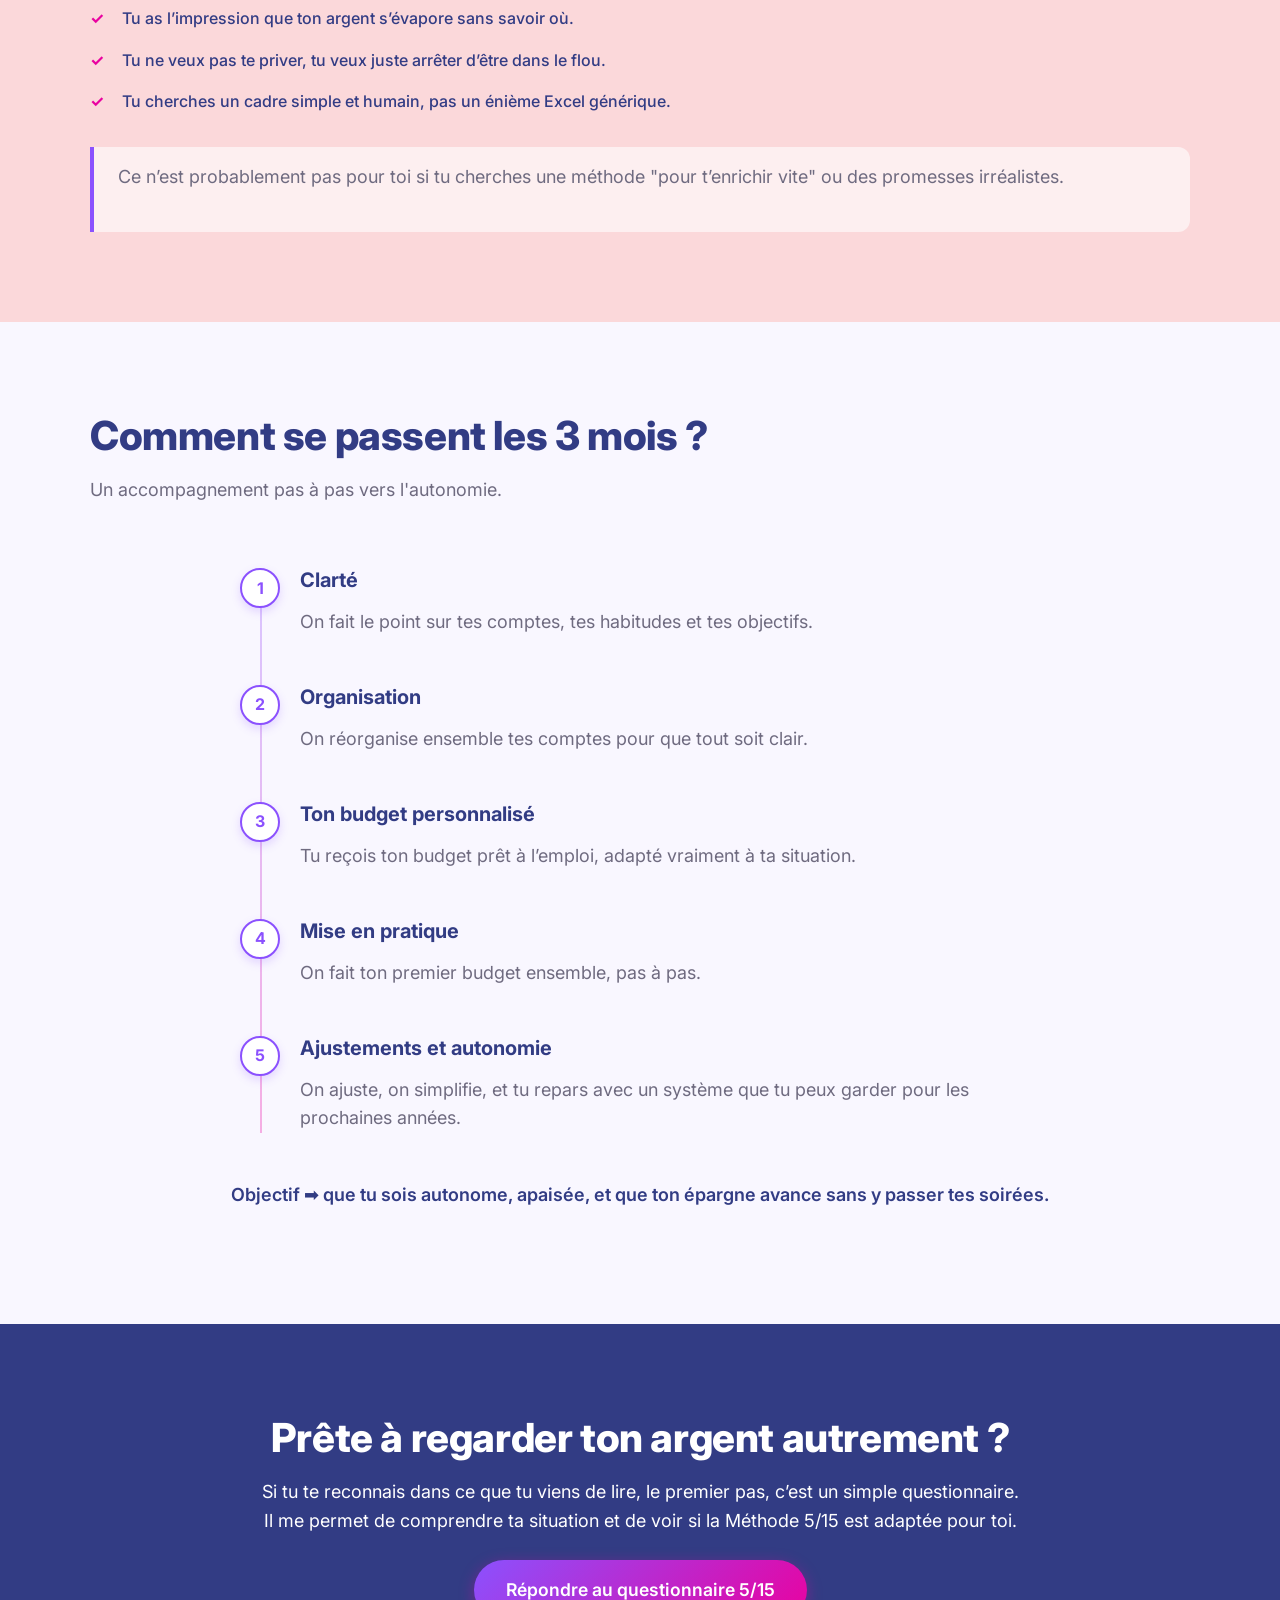
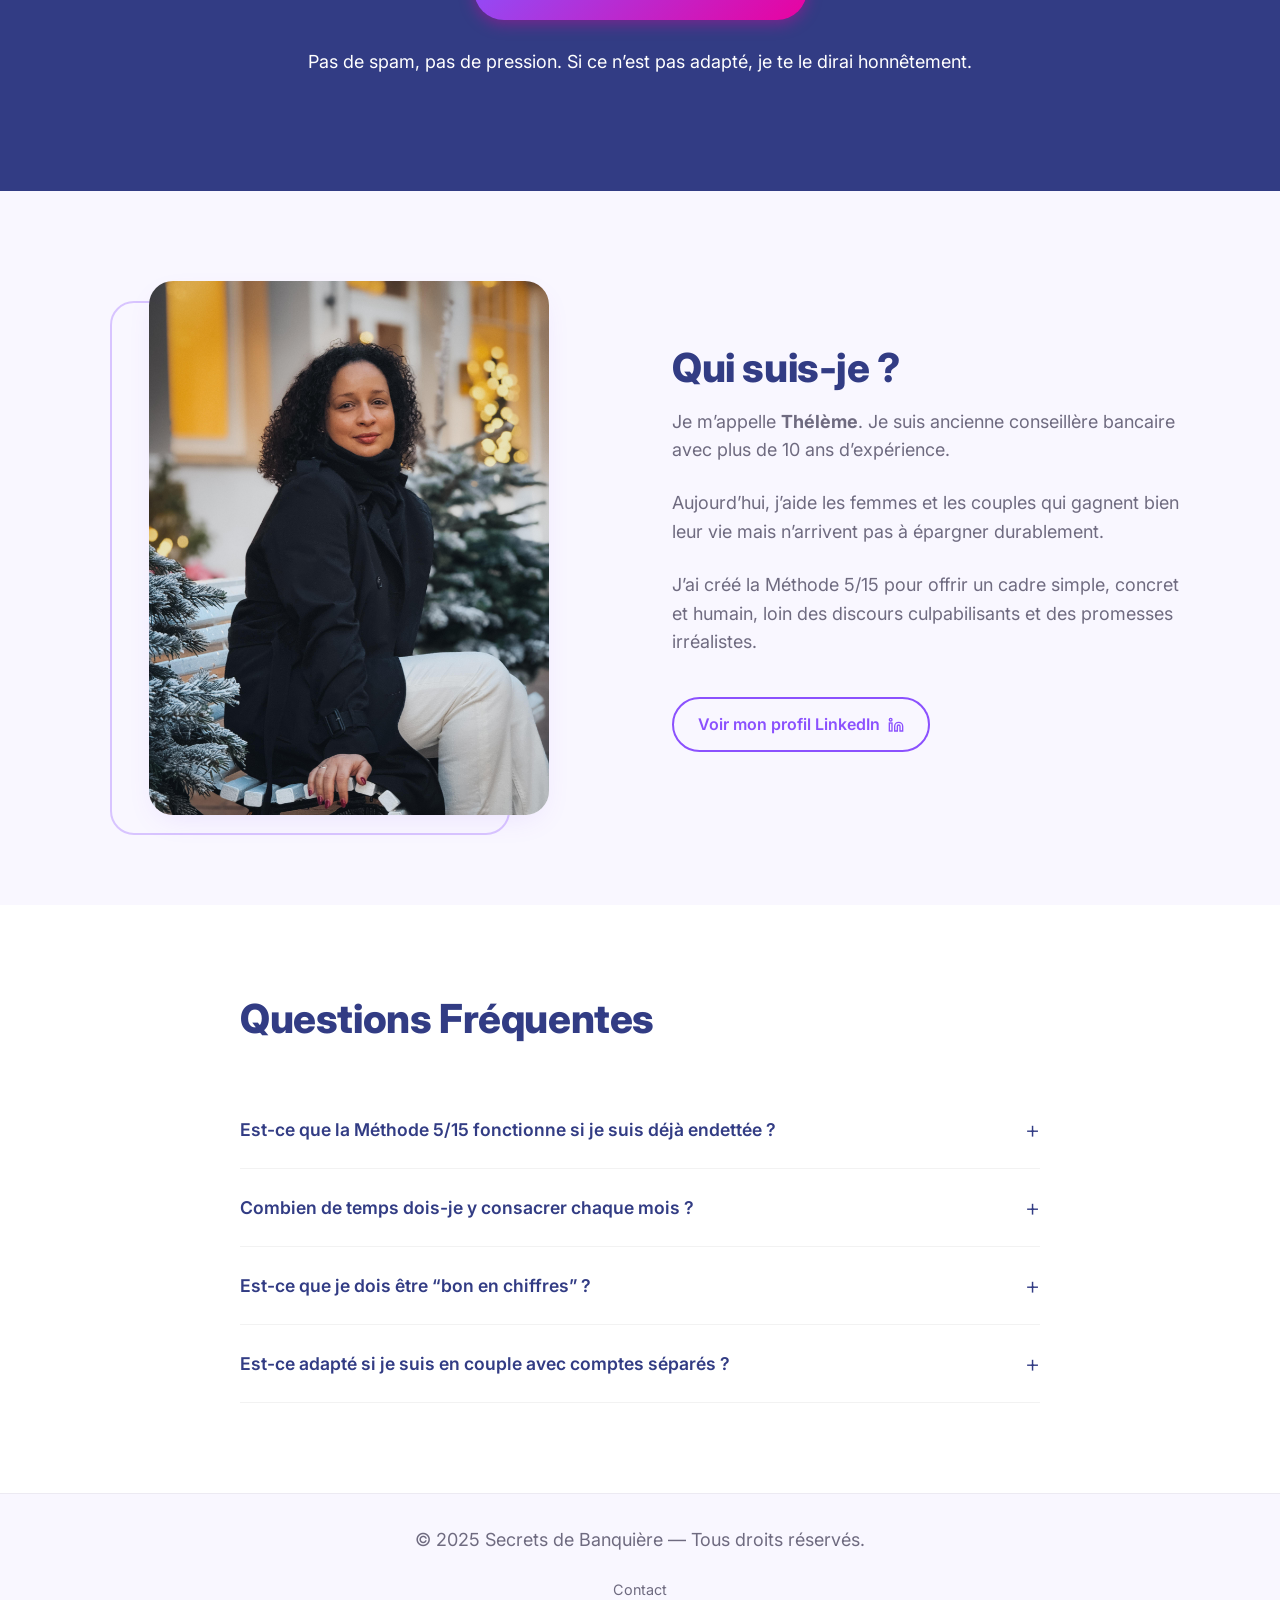
==== commit 9ed0c40f: "Update index.html suppression <br> dans hook" ====
--- a/index.html
+++ b/index.html
@@ -47,7 +47,7 @@
             <div class="container hero-content fade-up">
                 <span class="pill-tag">Cette méthode est faite pour toi si...</span>
                 <h1>Tu gagnes bien ta vie, mais tu <span class="highlight-under">pioches</span> dans ton épargne ?</h1>
-                <p class="subtitle">Je t’aide à créer un budget personnel clair et durable en 3 mois,<br>avec ma <strong>Méthode 5/15</strong>.</p>
+                <p class="subtitle">Je t’aide à créer un budget personnel clair et durable en 3 mois,avec ma <strong>Méthode 5/15</strong>.</p>
                 <p class="reassurance">Sans tableau compliqué, sans privation extrême, sans culpabiliser.</p>
                 
                 <div class="cta-group">
@@ -272,4 +272,5 @@
 
     <script src="main.js"></script>
 </body>
-</html>+
+</html>
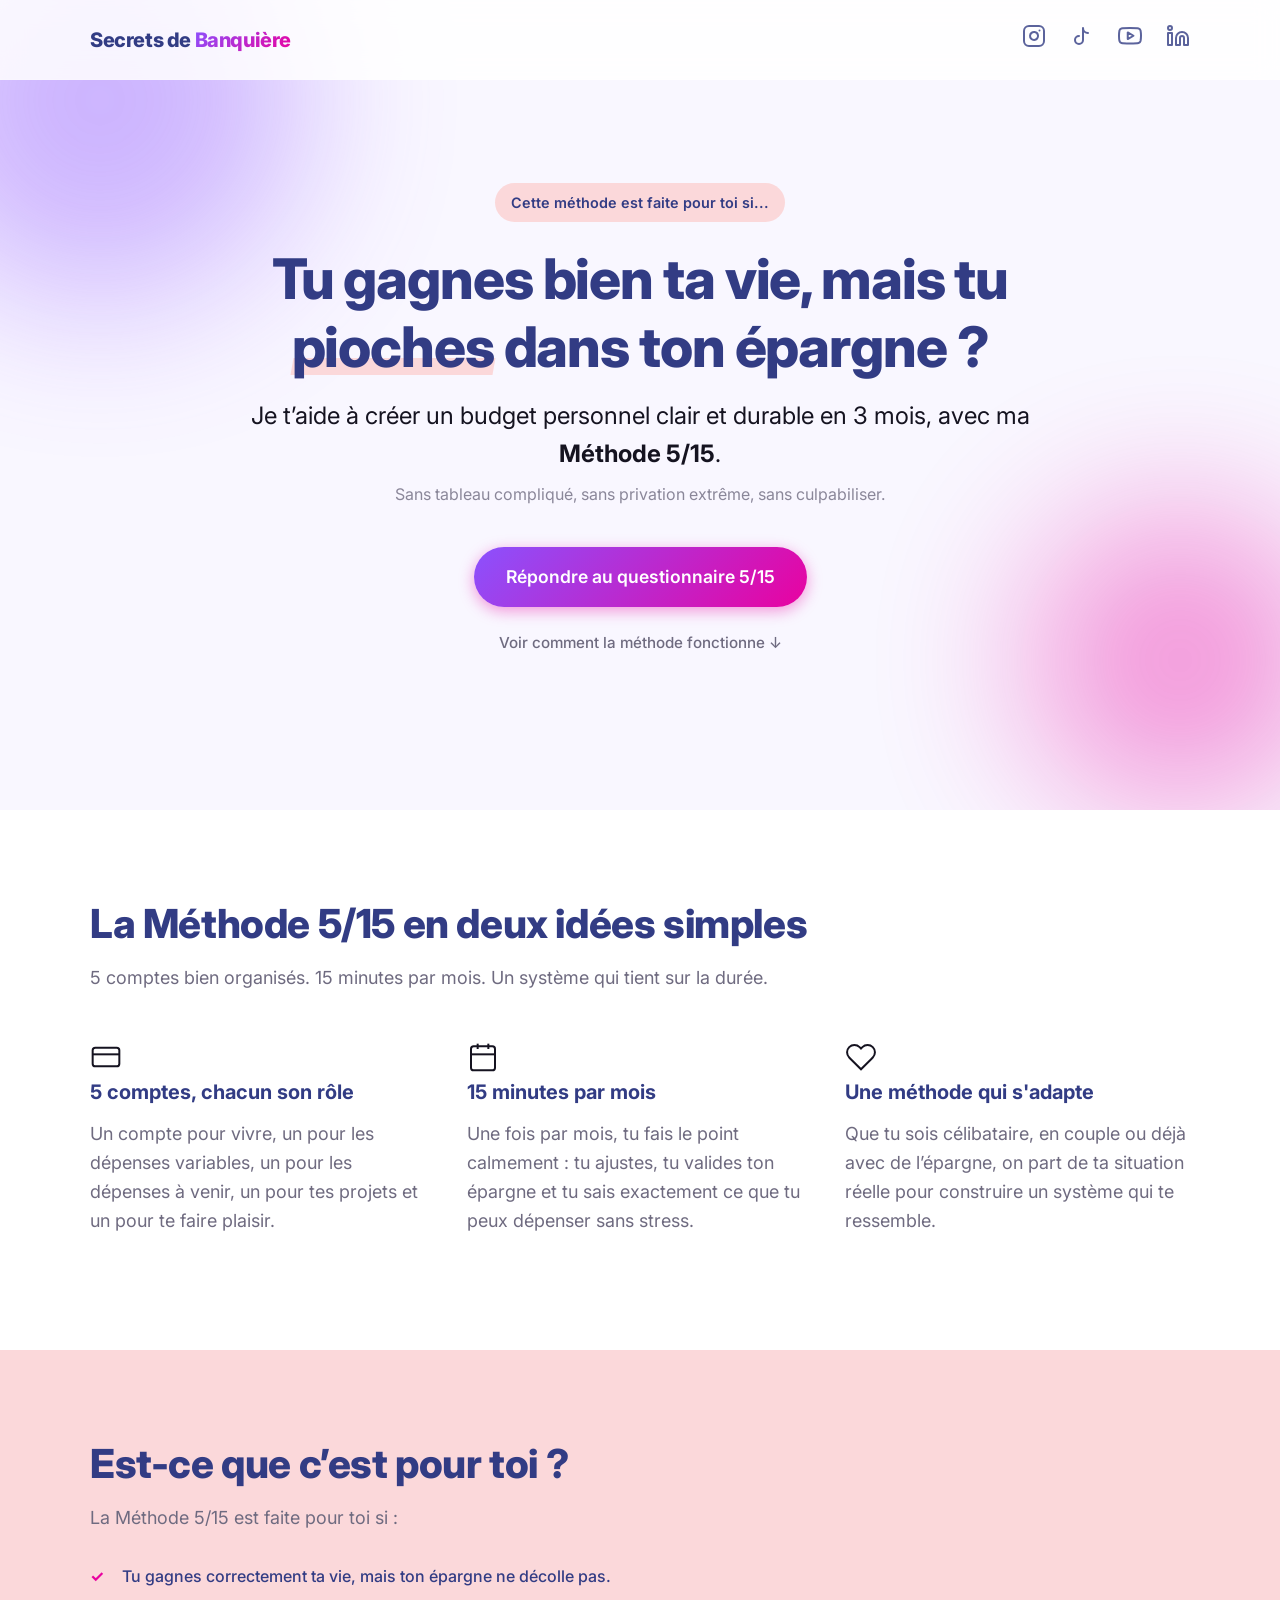
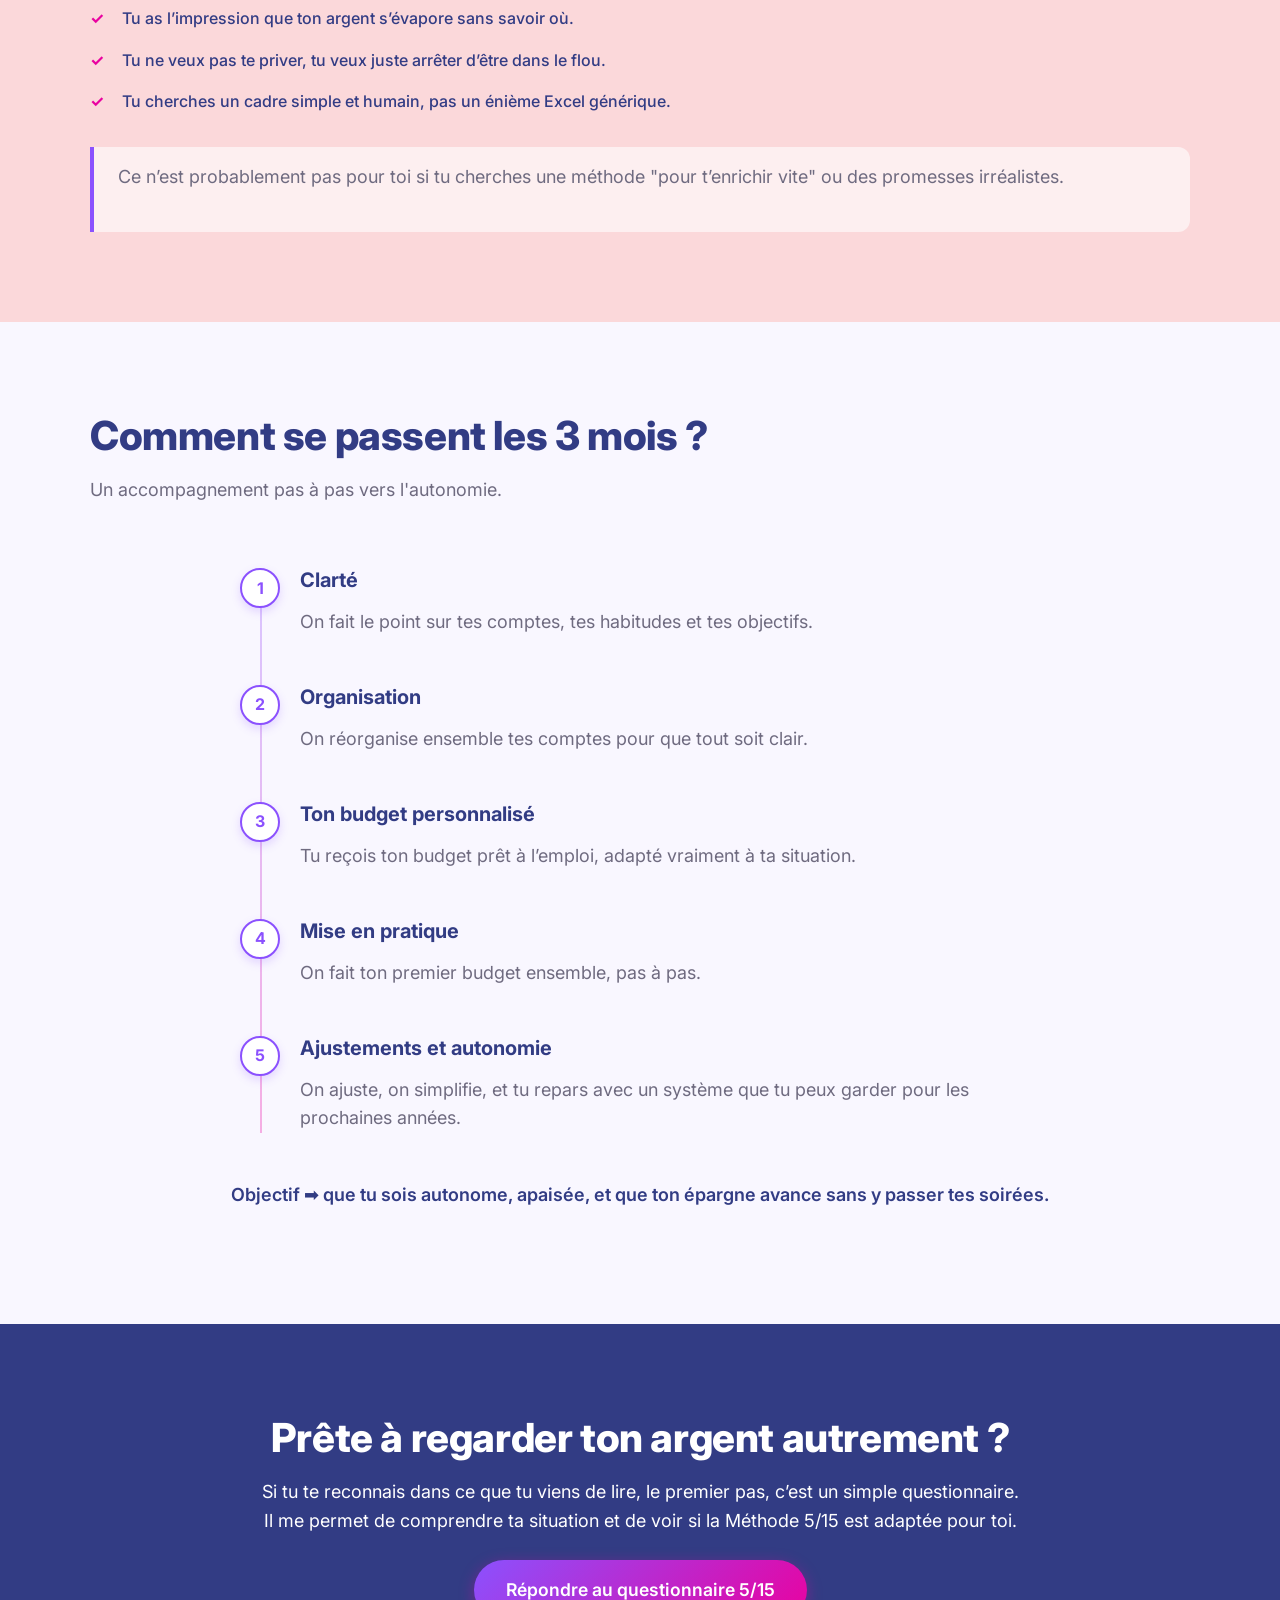
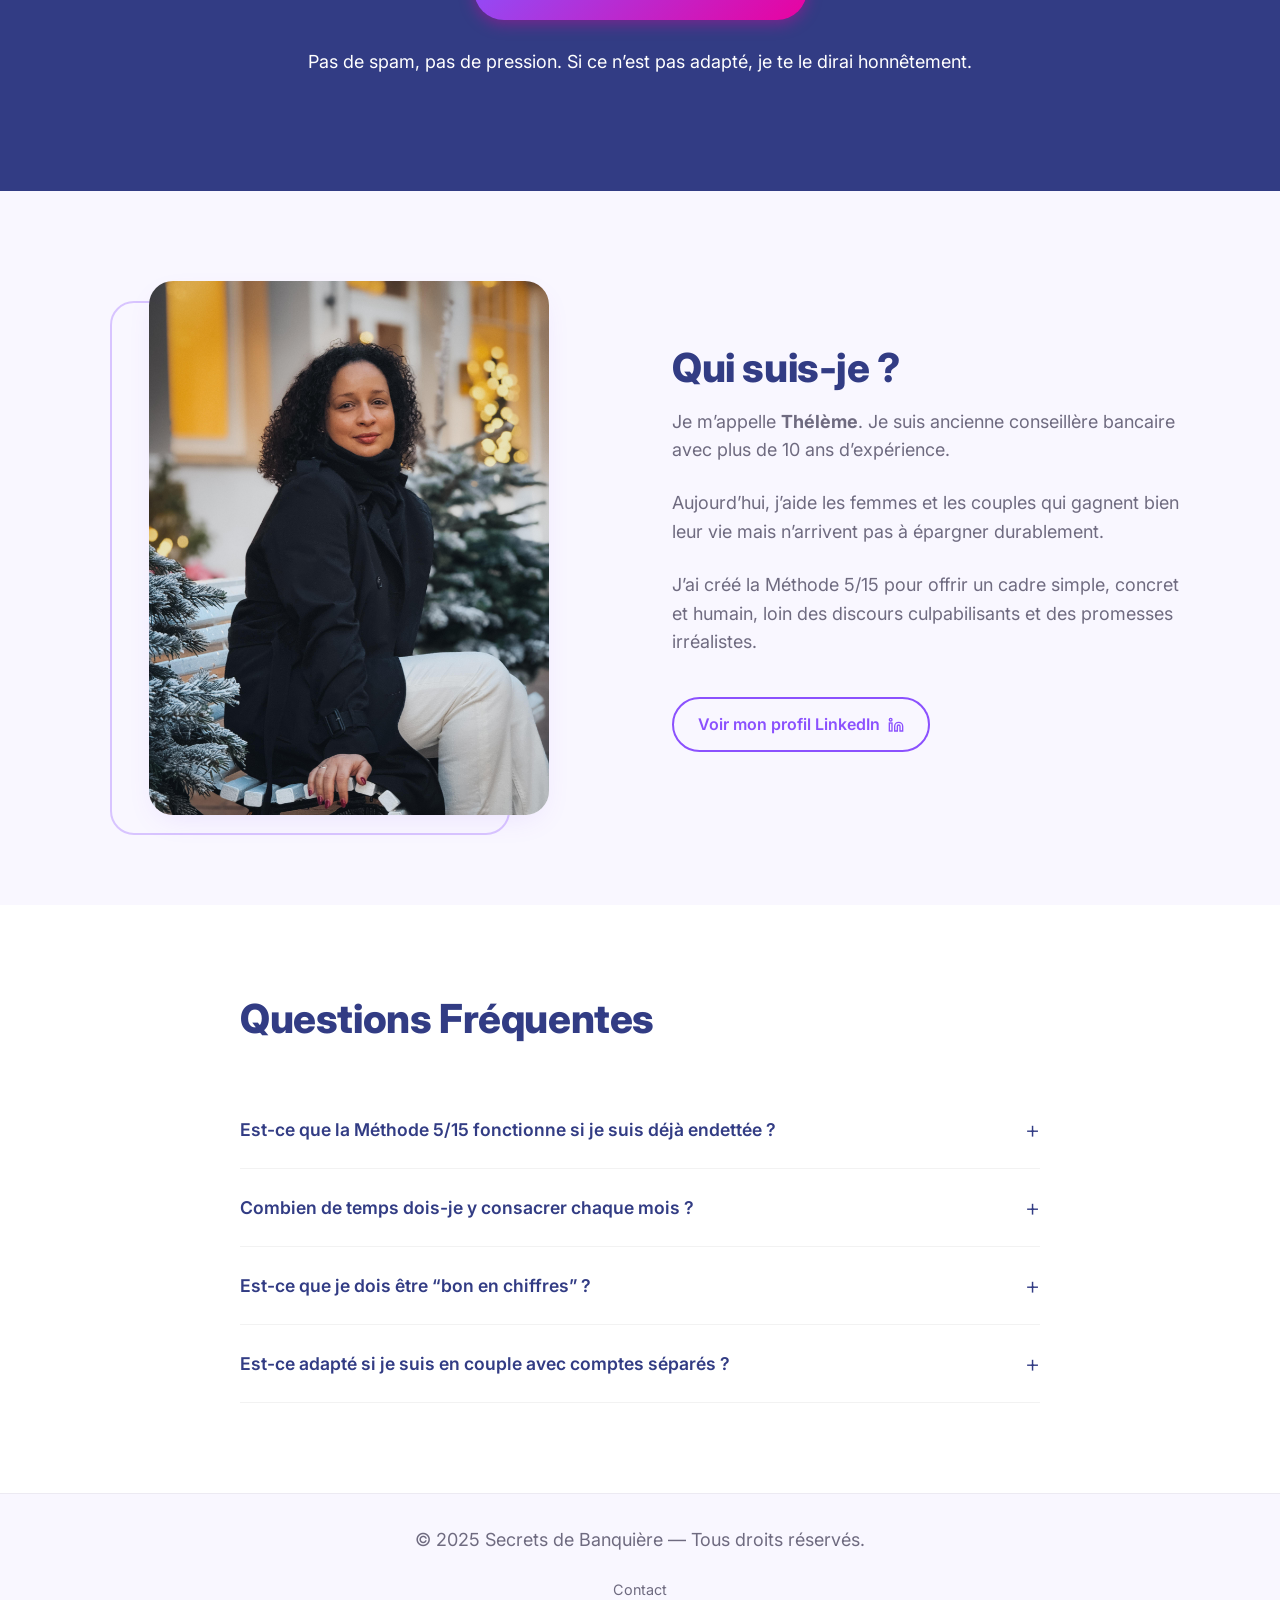
==== commit ccfbe110: "Update index.html ajout espace" ====
--- a/index.html
+++ b/index.html
@@ -47,7 +47,7 @@
             <div class="container hero-content fade-up">
                 <span class="pill-tag">Cette méthode est faite pour toi si...</span>
                 <h1>Tu gagnes bien ta vie, mais tu <span class="highlight-under">pioches</span> dans ton épargne ?</h1>
-                <p class="subtitle">Je t’aide à créer un budget personnel clair et durable en 3 mois,avec ma <strong>Méthode 5/15</strong>.</p>
+                <p class="subtitle">Je t’aide à créer un budget personnel clair et durable en 3 mois, avec ma <strong>Méthode 5/15</strong>.</p>
                 <p class="reassurance">Sans tableau compliqué, sans privation extrême, sans culpabiliser.</p>
                 
                 <div class="cta-group">
@@ -274,3 +274,4 @@
 </body>
 
 </html>
+
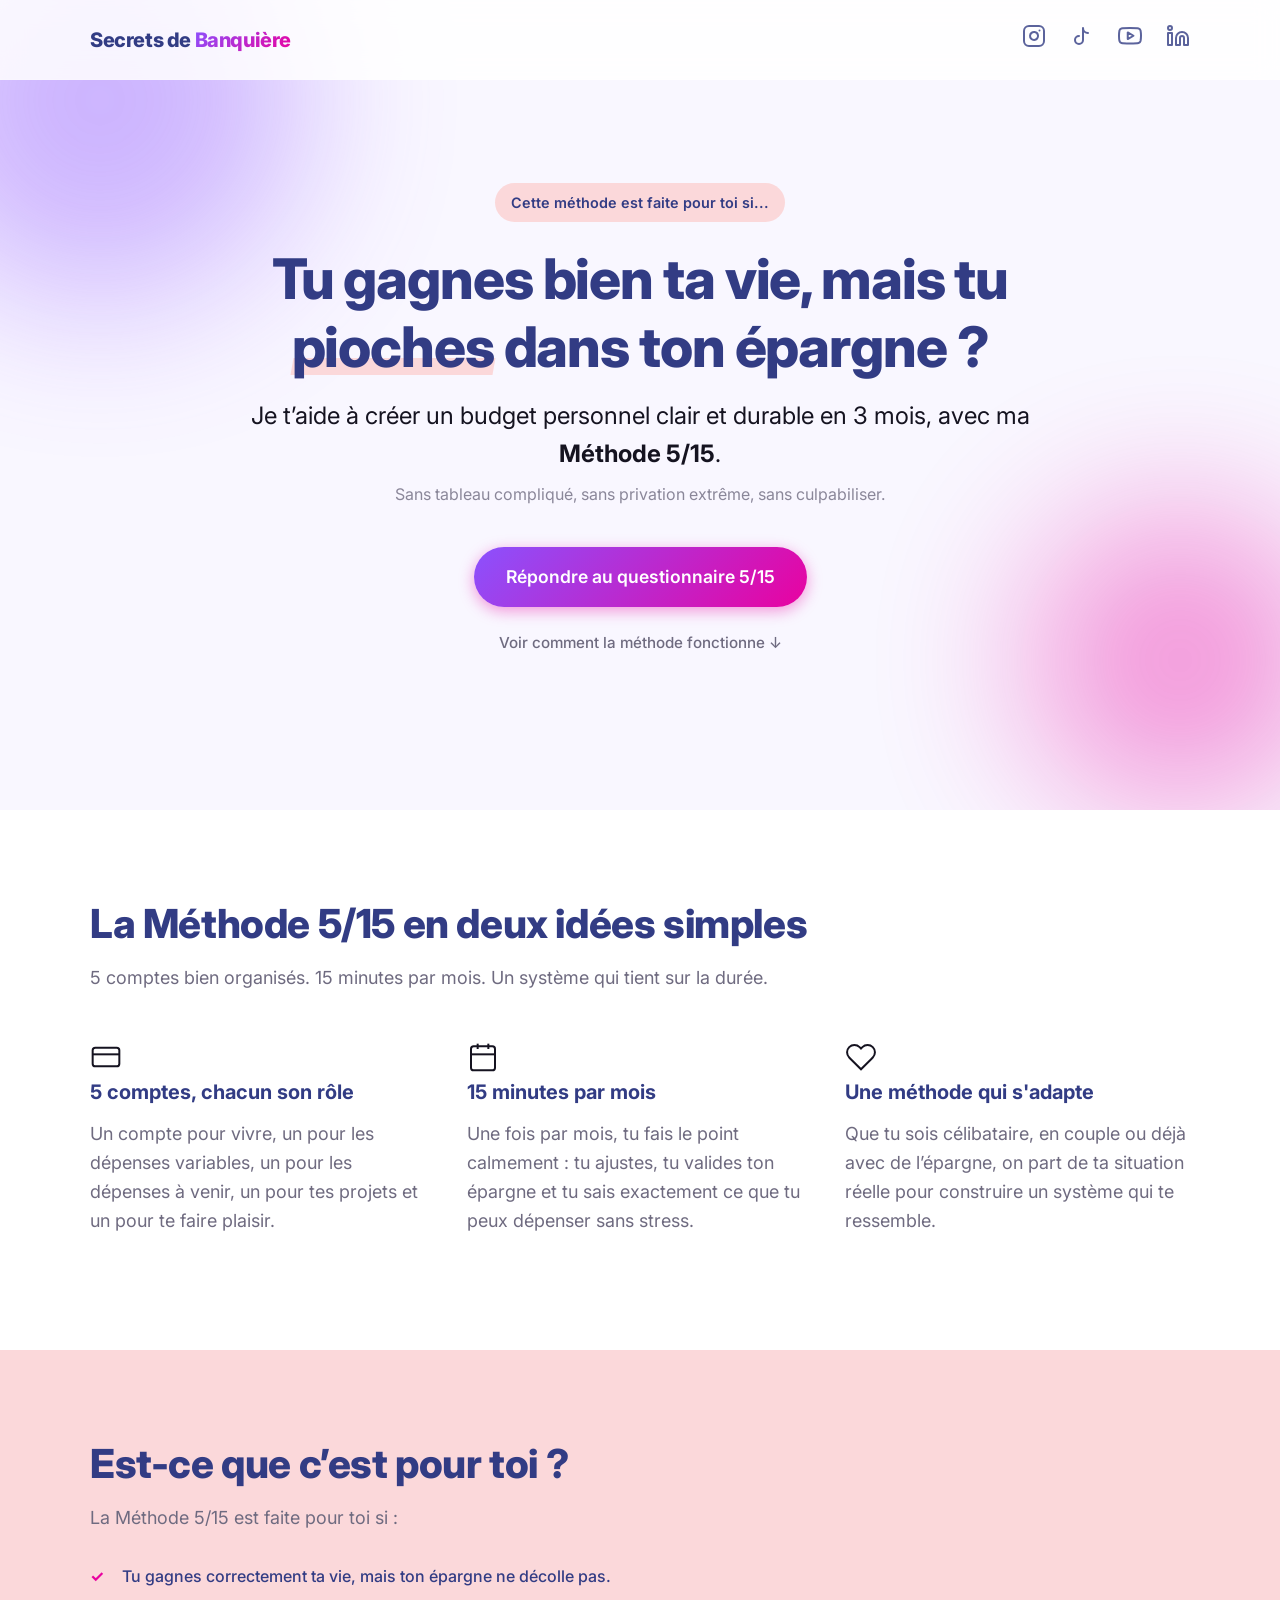
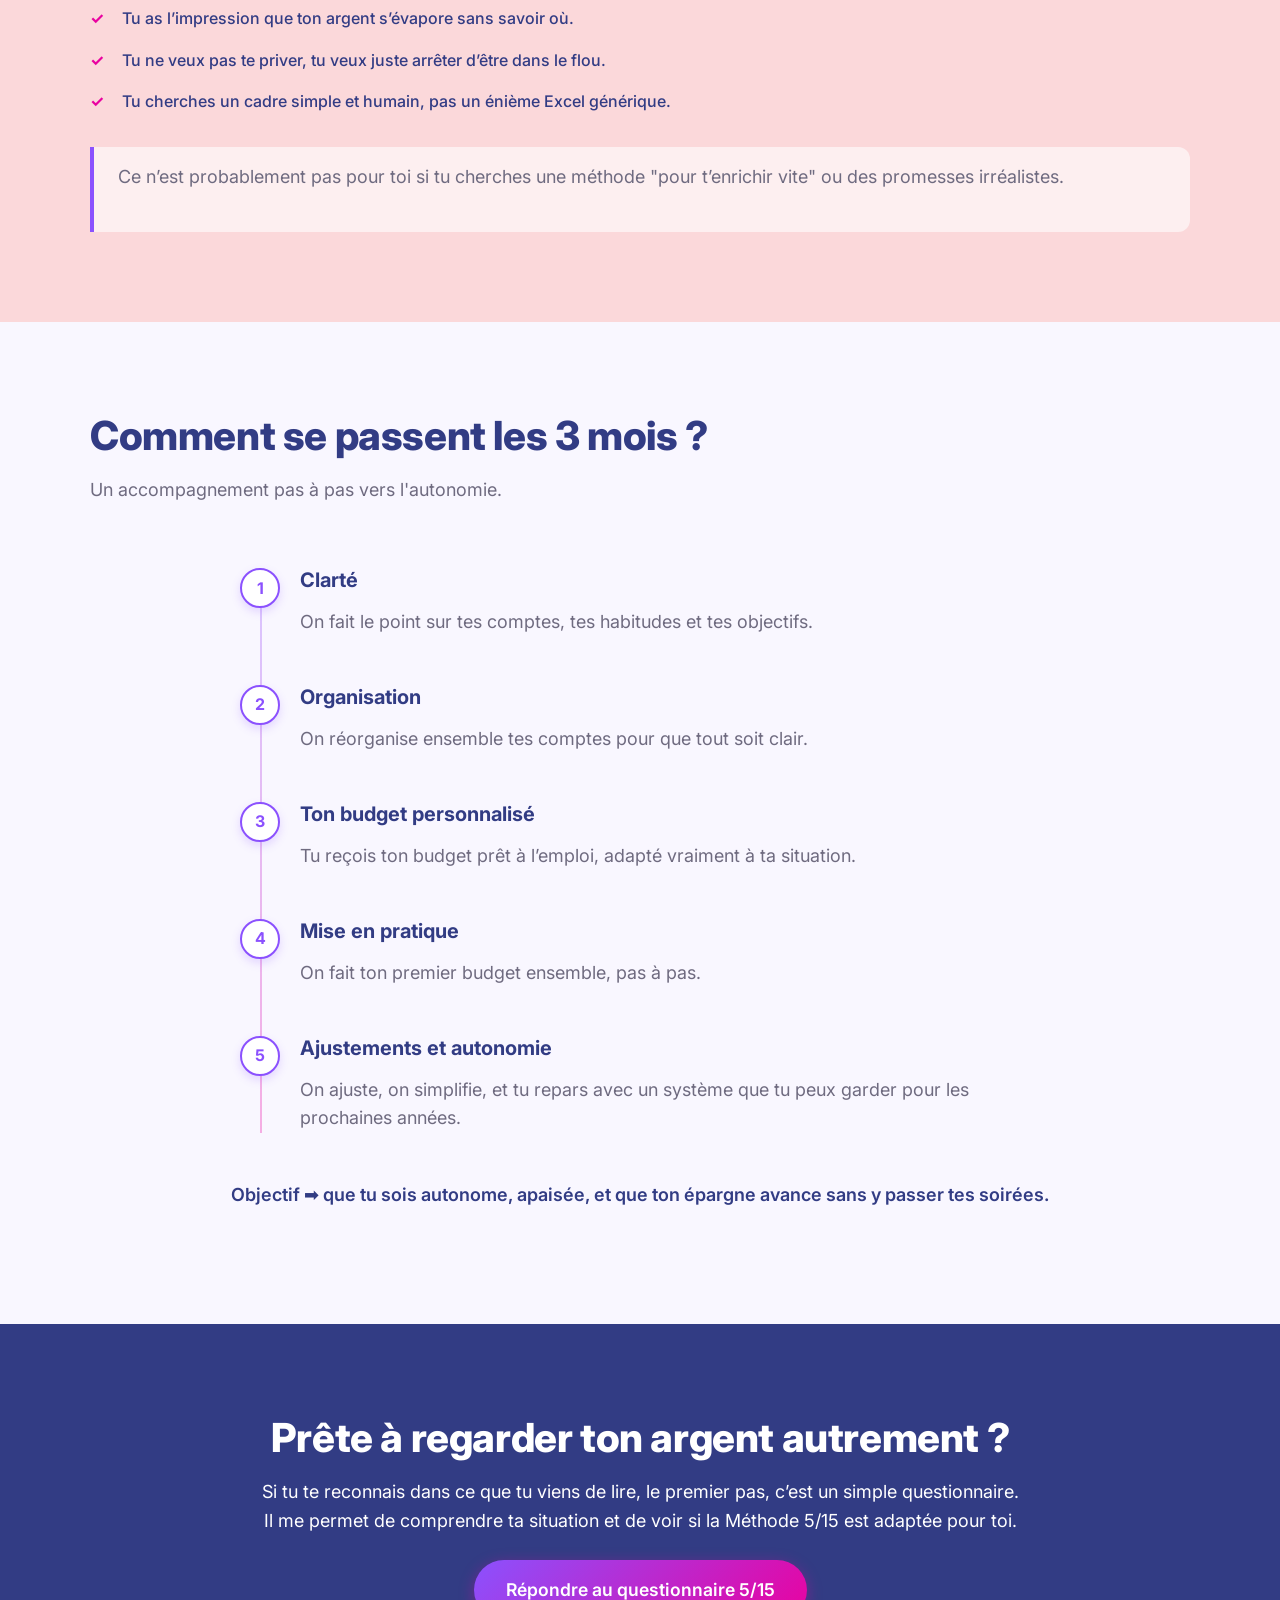
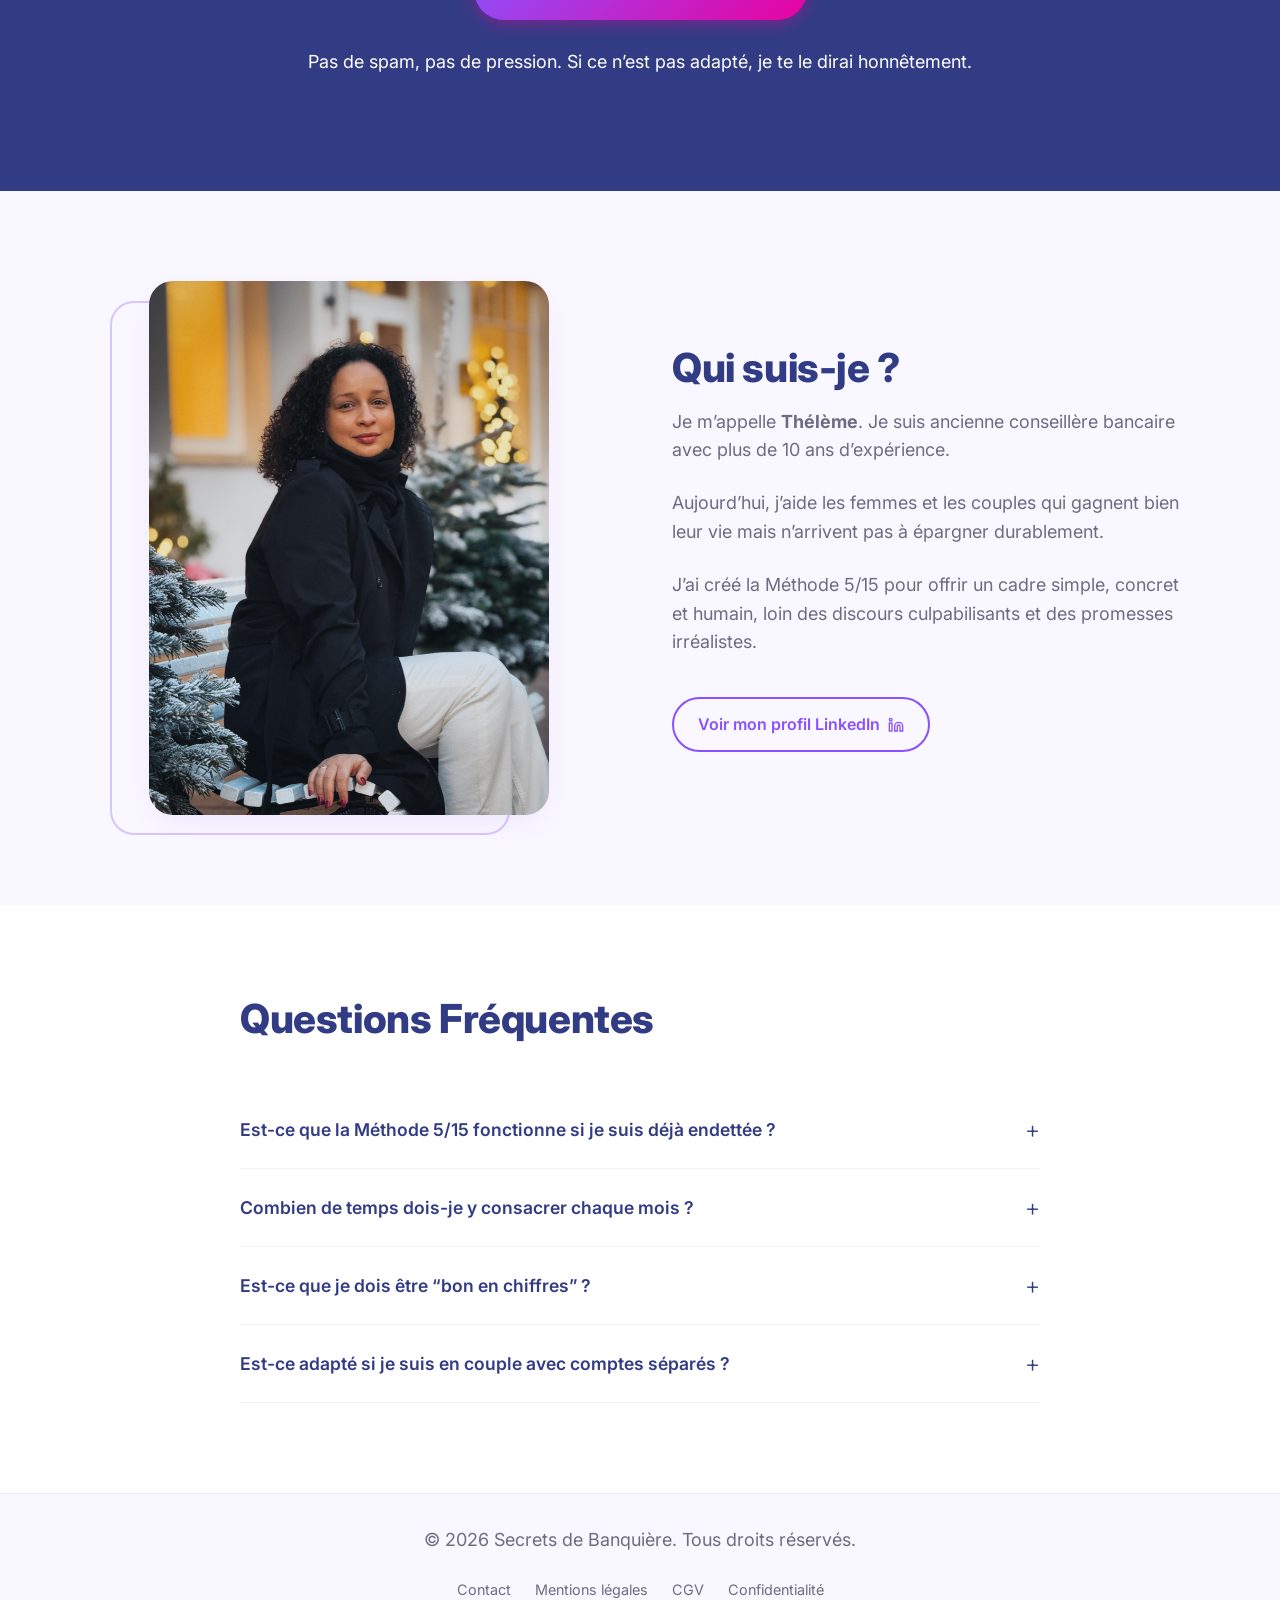
==== commit 5a0fc154: "Lien du quiz de qualification + pages légales - Les 2 boutons questionnaire pointent vers https://th" ====
--- a/index.html
+++ b/index.html
@@ -13,6 +13,7 @@
     <link rel="stylesheet" href="styles.css">
     
     <link rel="icon" type="image/svg+xml" href="data:image/svg+xml,<svg xmlns='http://www.w3.org/2000/svg' viewBox='0 0 100 100'><text y='.9em' font-size='90'>💸</text></svg>">
+    <meta name="trustpilot-one-time-domain-verification-id" content="a8edf60f-be01-4576-9249-cd1e7f237408"/>
 </head>
 <body>
 
@@ -51,7 +52,7 @@
                 <p class="reassurance">Sans tableau compliqué, sans privation extrême, sans culpabiliser.</p>
                 
                 <div class="cta-group">
-                    <a href="https://airtable.com/appFyJmsUJ8ZrCYMJ/pagHGrvMQPivF5tgA/form" class="btn btn-primary">Répondre au questionnaire 5/15</a>
+                    <a href="https://theleme.vercel.app" class="btn btn-primary">Répondre au questionnaire 5/15</a>
                     <a href="#methode" class="link-scroll">Voir comment la méthode fonctionne ↓</a>
                 </div>
             </div>
@@ -167,7 +168,7 @@
                 <h2>Prête à regarder ton argent autrement ?</h2>
                 <p class="cta-text">Si tu te reconnais dans ce que tu viens de lire, le premier pas, c’est un simple questionnaire.<br> Il me permet de comprendre ta situation et de voir si la Méthode 5/15 est adaptée pour toi.</p>
                 
-                <a href="https://airtable.com/appFyJmsUJ8ZrCYMJ/pagHGrvMQPivF5tgA/form" class="btn btn-primary btn-lg">Répondre au questionnaire 5/15</a>
+                <a href="https://theleme.vercel.app" class="btn btn-primary btn-lg">Répondre au questionnaire 5/15</a>
                 <p class="small-note"><br>Pas de spam, pas de pression. Si ce n’est pas adapté, je te le dirai honnêtement.</p>
             </div>
         </section>
@@ -259,9 +260,12 @@
 
     <footer class="footer">
         <div class="container">
-            <p>&copy; 2025 Secrets de Banquière — Tous droits réservés.</p>
+            <p>&copy; 2026 Secrets de Banquière. Tous droits réservés.</p>
             <div class="footer-links">
                 <a href="https://ig.me/m/secrets_de_banquiere">Contact</a>
+                <a href="legal/mentions-legales.html">Mentions légales</a>
+                <a href="legal/cgv.html">CGV</a>
+                <a href="legal/confidentialite.html">Confidentialité</a>
             </div>
         </div>
     </footer>
--- a/styles.css
+++ b/styles.css
@@ -584,6 +584,10 @@
 
 .footer-links {
     margin-top: 0.5rem;
+    display: flex;
+    justify-content: center;
+    flex-wrap: wrap;
+    gap: 0.5rem 1.5rem;
 }
 
 .footer-links a:hover {
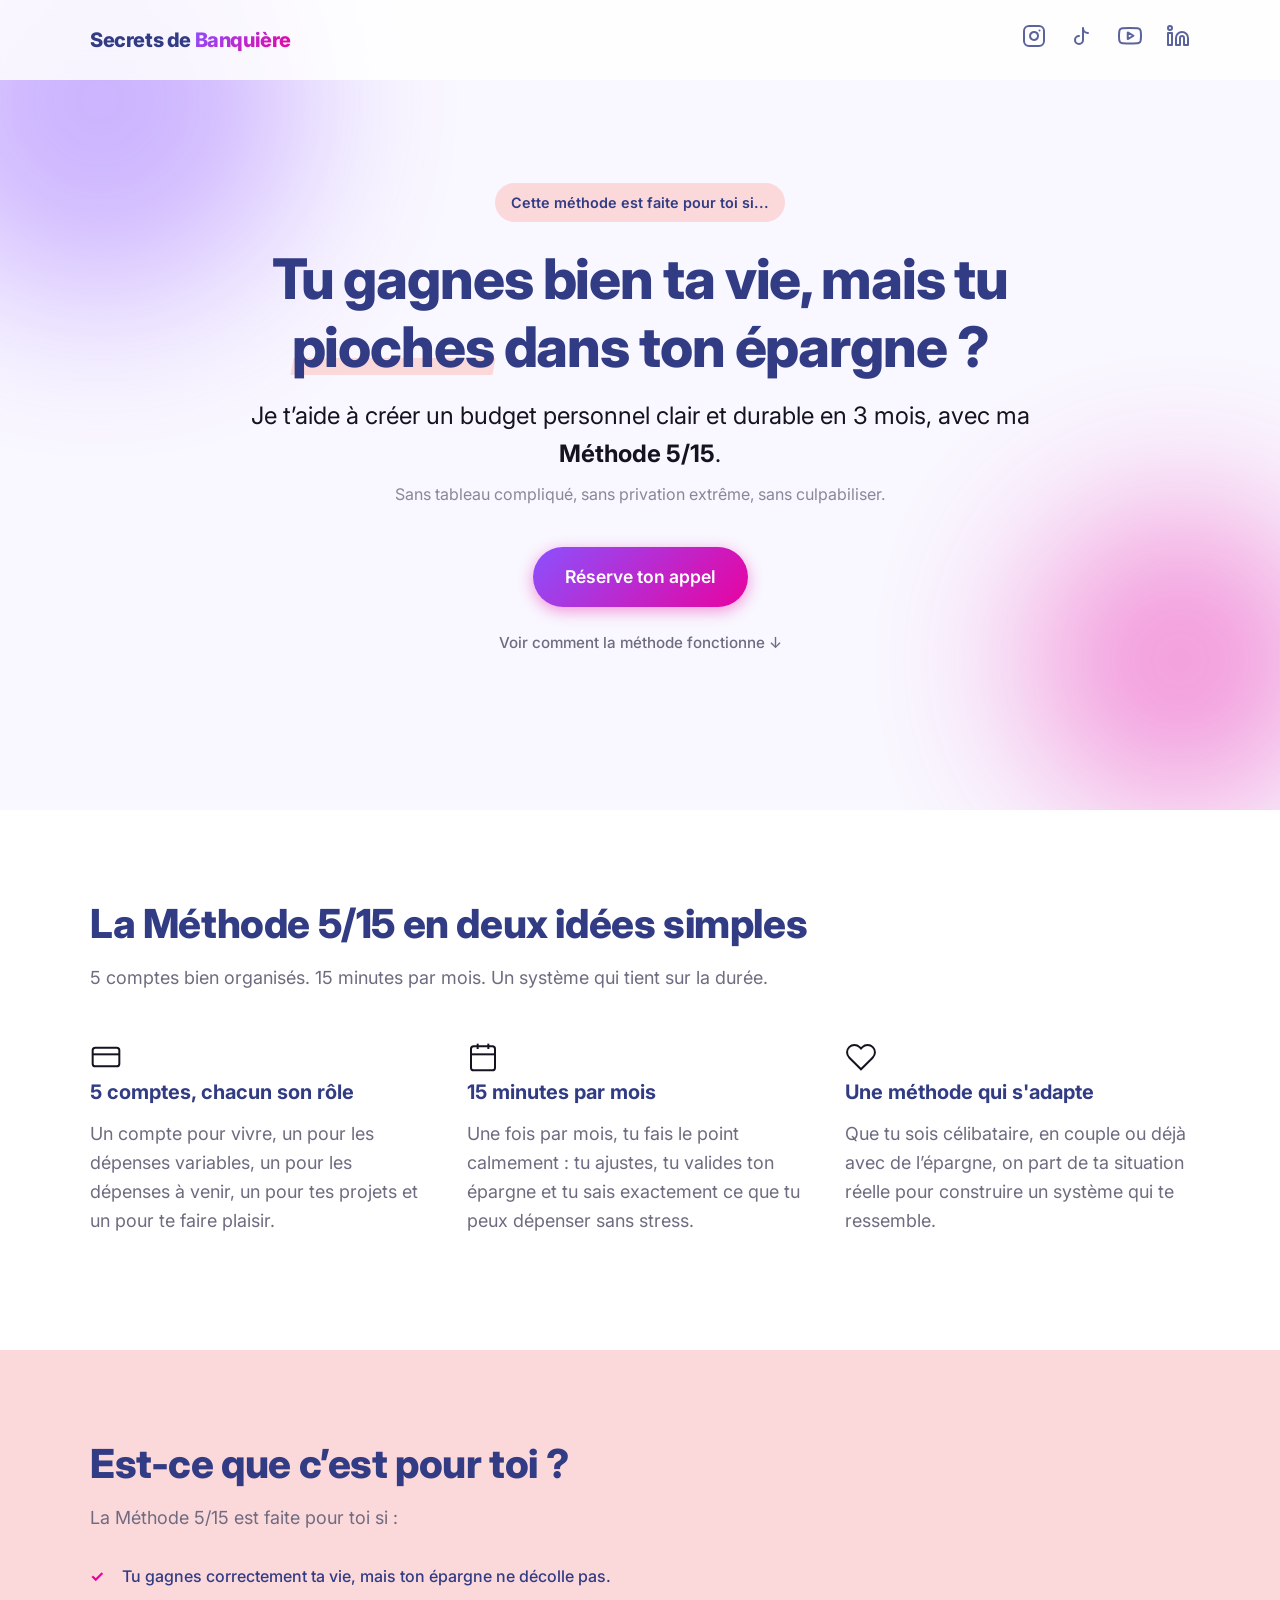
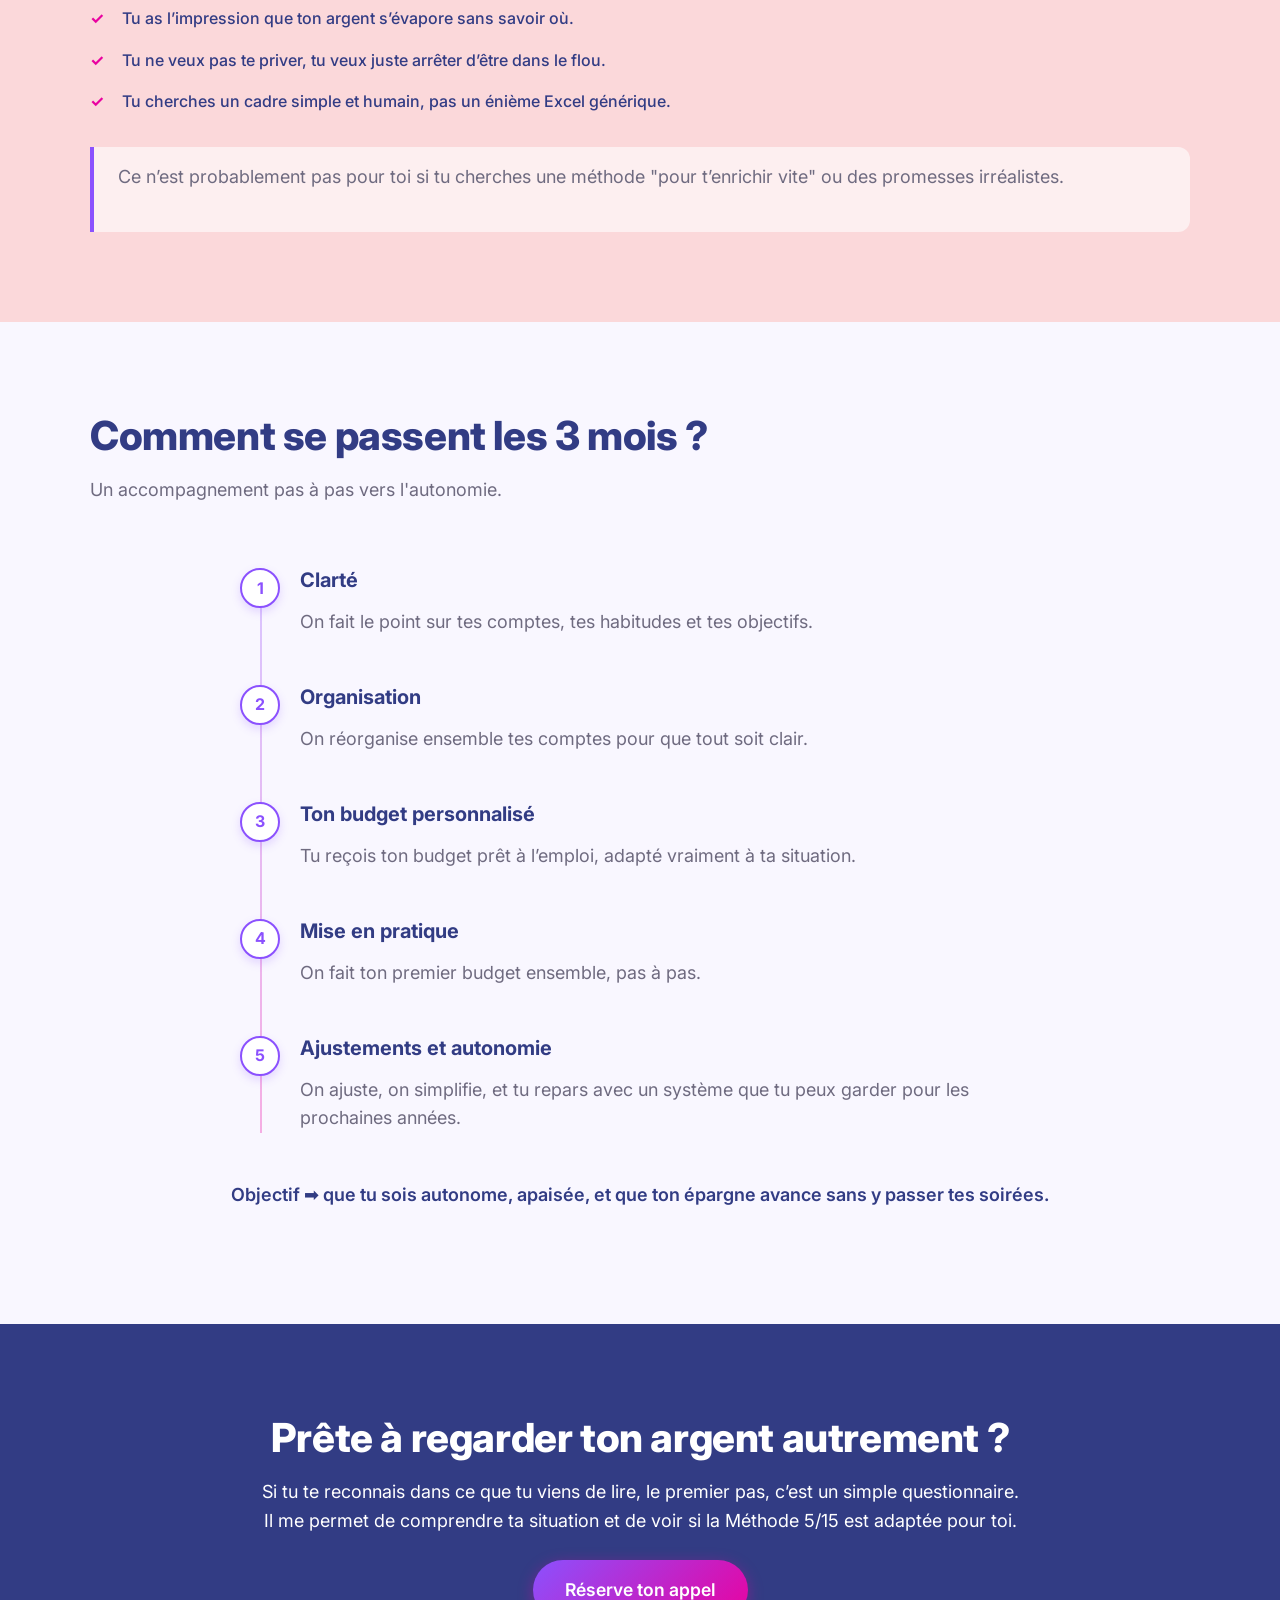
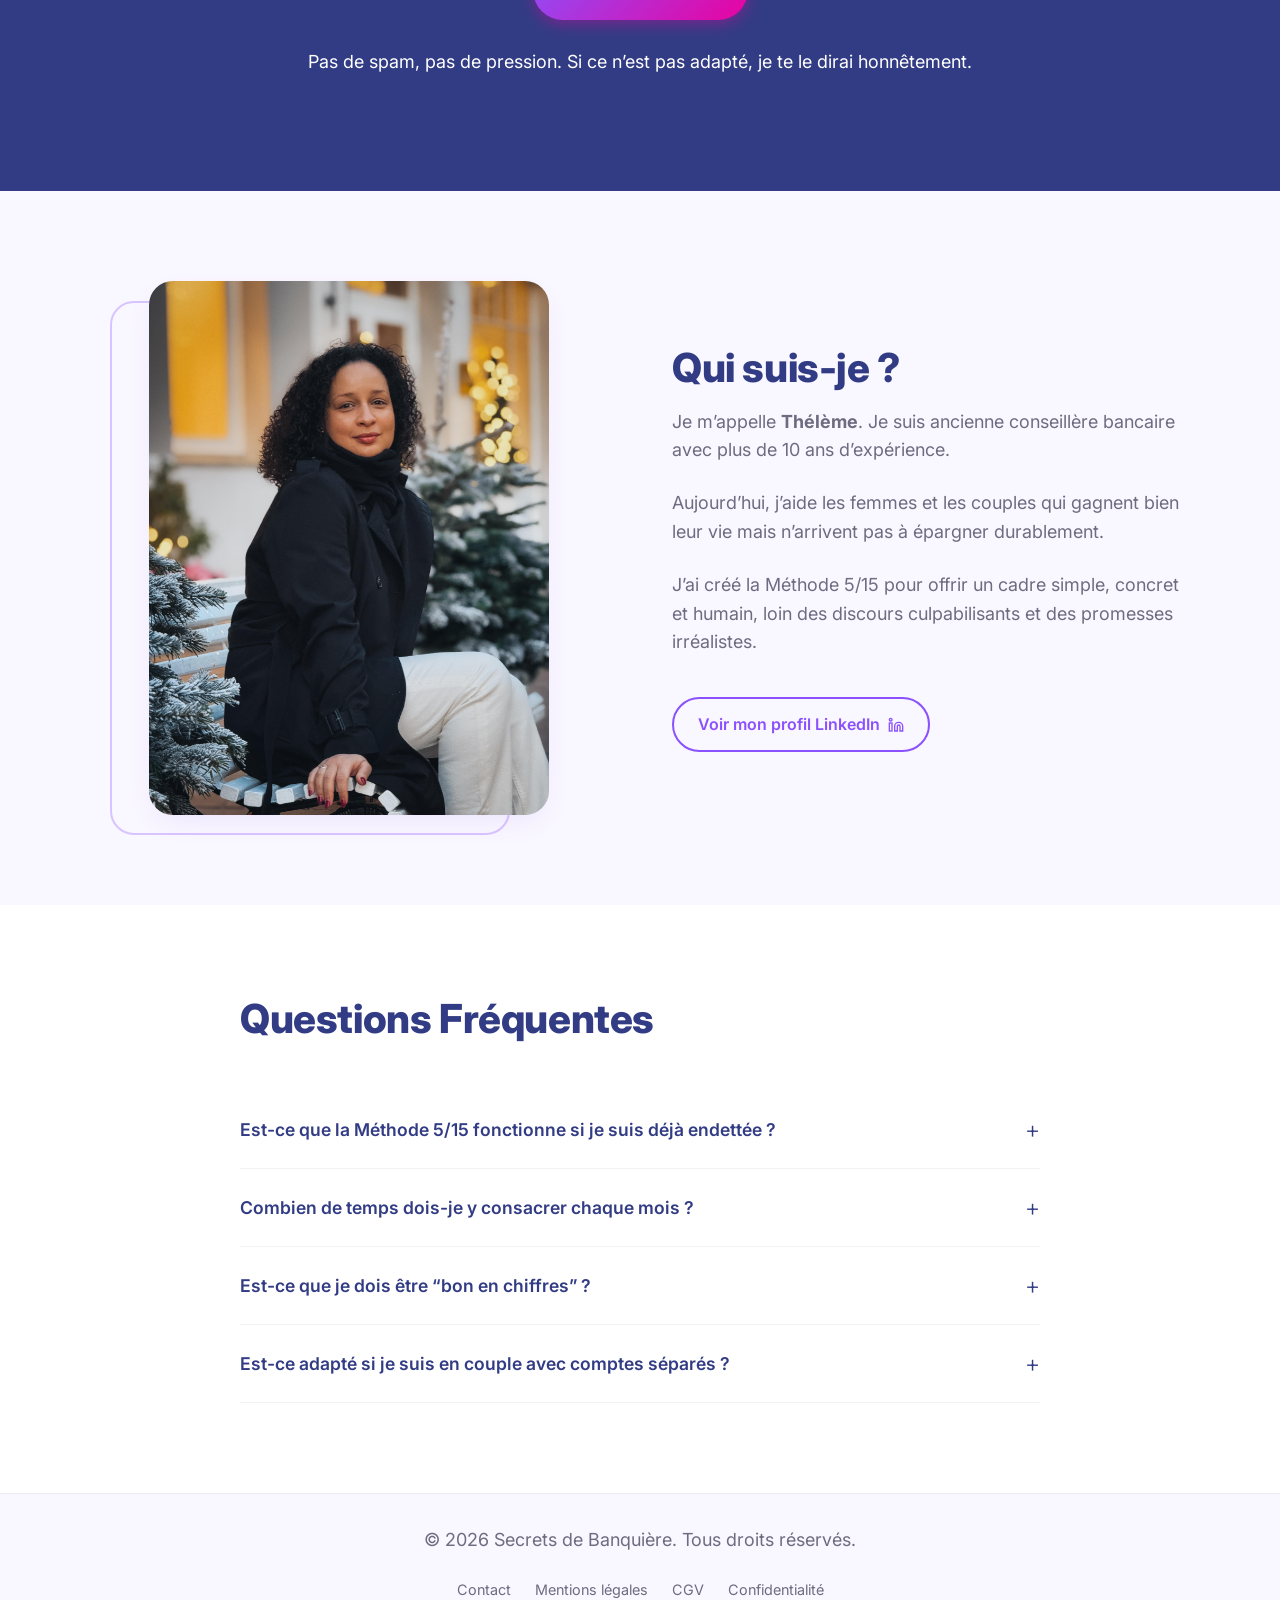
==== commit a4ba4114: "CTA : « Réserve ton appel » (validé par David) Co-Authored-By: Claude Fable 5 <noreply@anthropic.com" ====
--- a/index.html
+++ b/index.html
@@ -52,7 +52,7 @@
                 <p class="reassurance">Sans tableau compliqué, sans privation extrême, sans culpabiliser.</p>
                 
                 <div class="cta-group">
-                    <a href="https://theleme.vercel.app" class="btn btn-primary">Répondre au questionnaire 5/15</a>
+                    <a href="https://theleme.vercel.app" class="btn btn-primary">Réserve ton appel</a>
                     <a href="#methode" class="link-scroll">Voir comment la méthode fonctionne ↓</a>
                 </div>
             </div>
@@ -168,7 +168,7 @@
                 <h2>Prête à regarder ton argent autrement ?</h2>
                 <p class="cta-text">Si tu te reconnais dans ce que tu viens de lire, le premier pas, c’est un simple questionnaire.<br> Il me permet de comprendre ta situation et de voir si la Méthode 5/15 est adaptée pour toi.</p>
                 
-                <a href="https://theleme.vercel.app" class="btn btn-primary btn-lg">Répondre au questionnaire 5/15</a>
+                <a href="https://theleme.vercel.app" class="btn btn-primary btn-lg">Réserve ton appel</a>
                 <p class="small-note"><br>Pas de spam, pas de pression. Si ce n’est pas adapté, je te le dirai honnêtement.</p>
             </div>
         </section>
